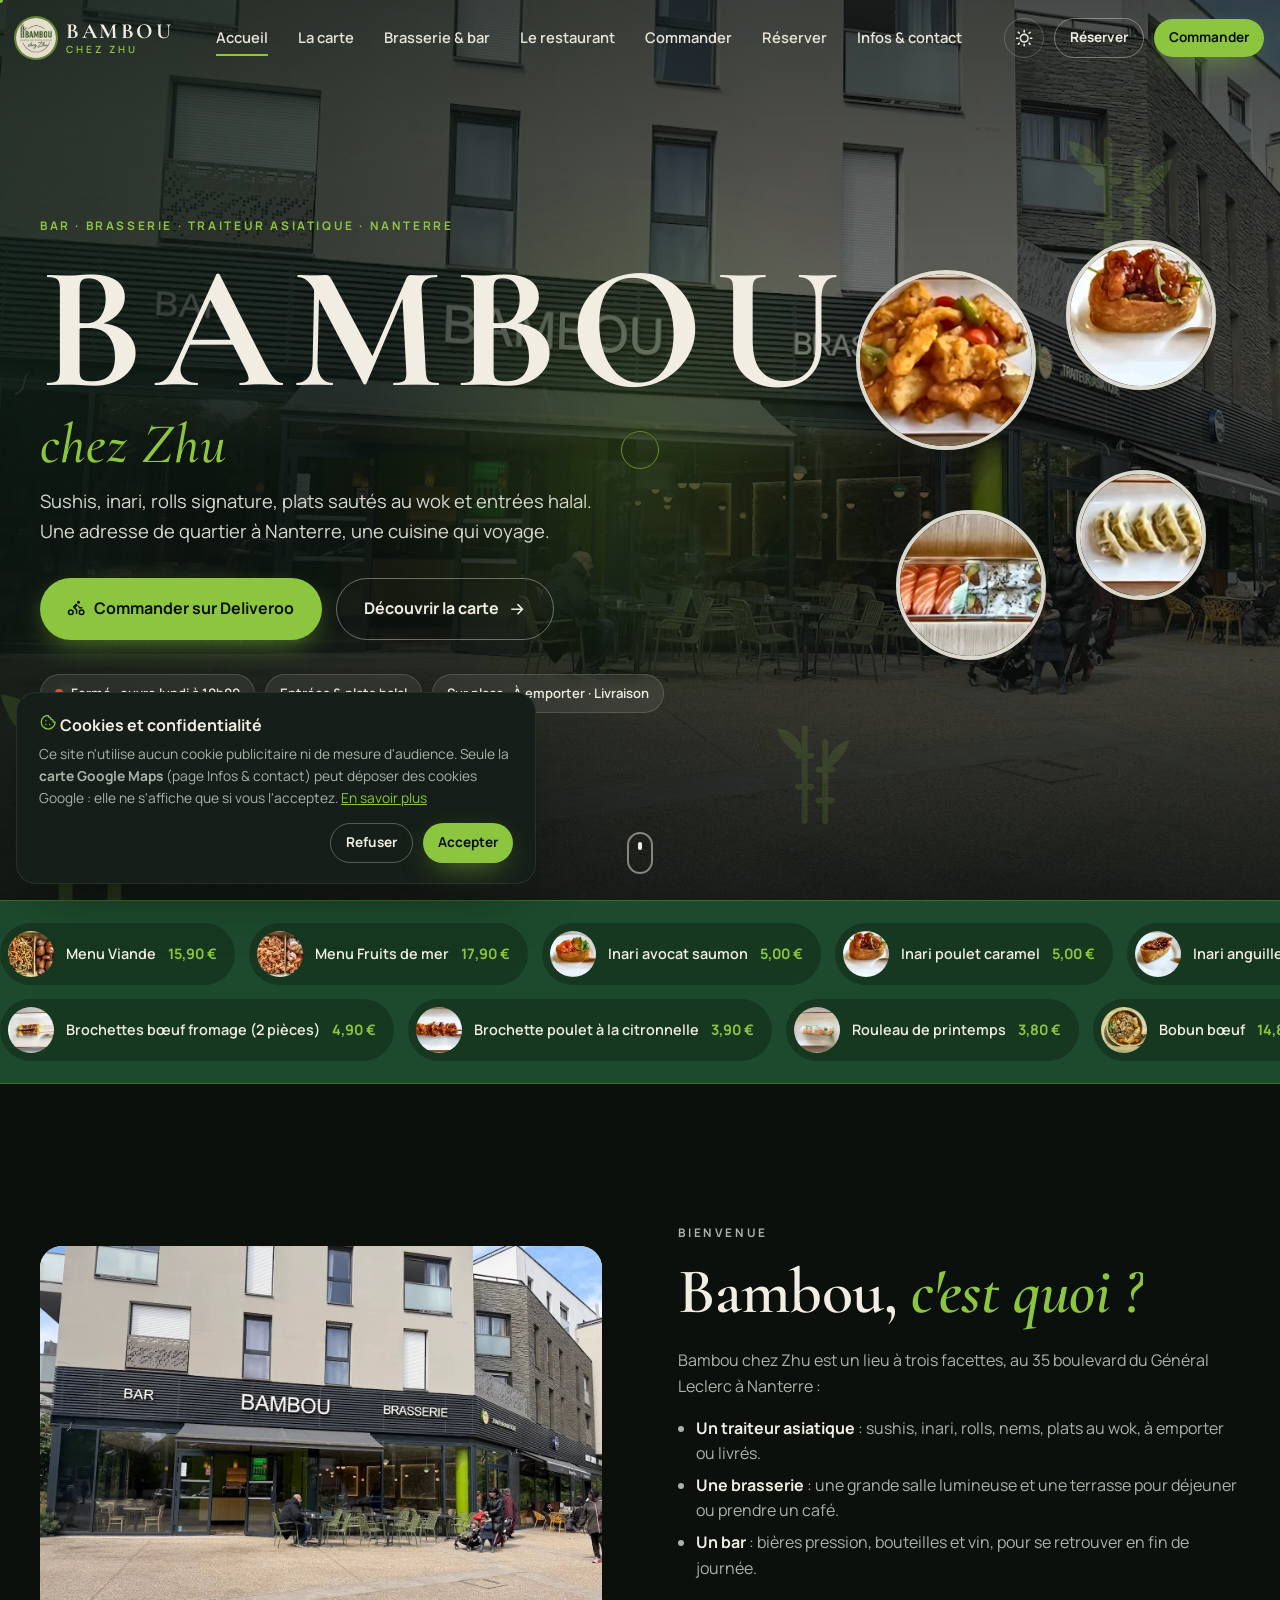
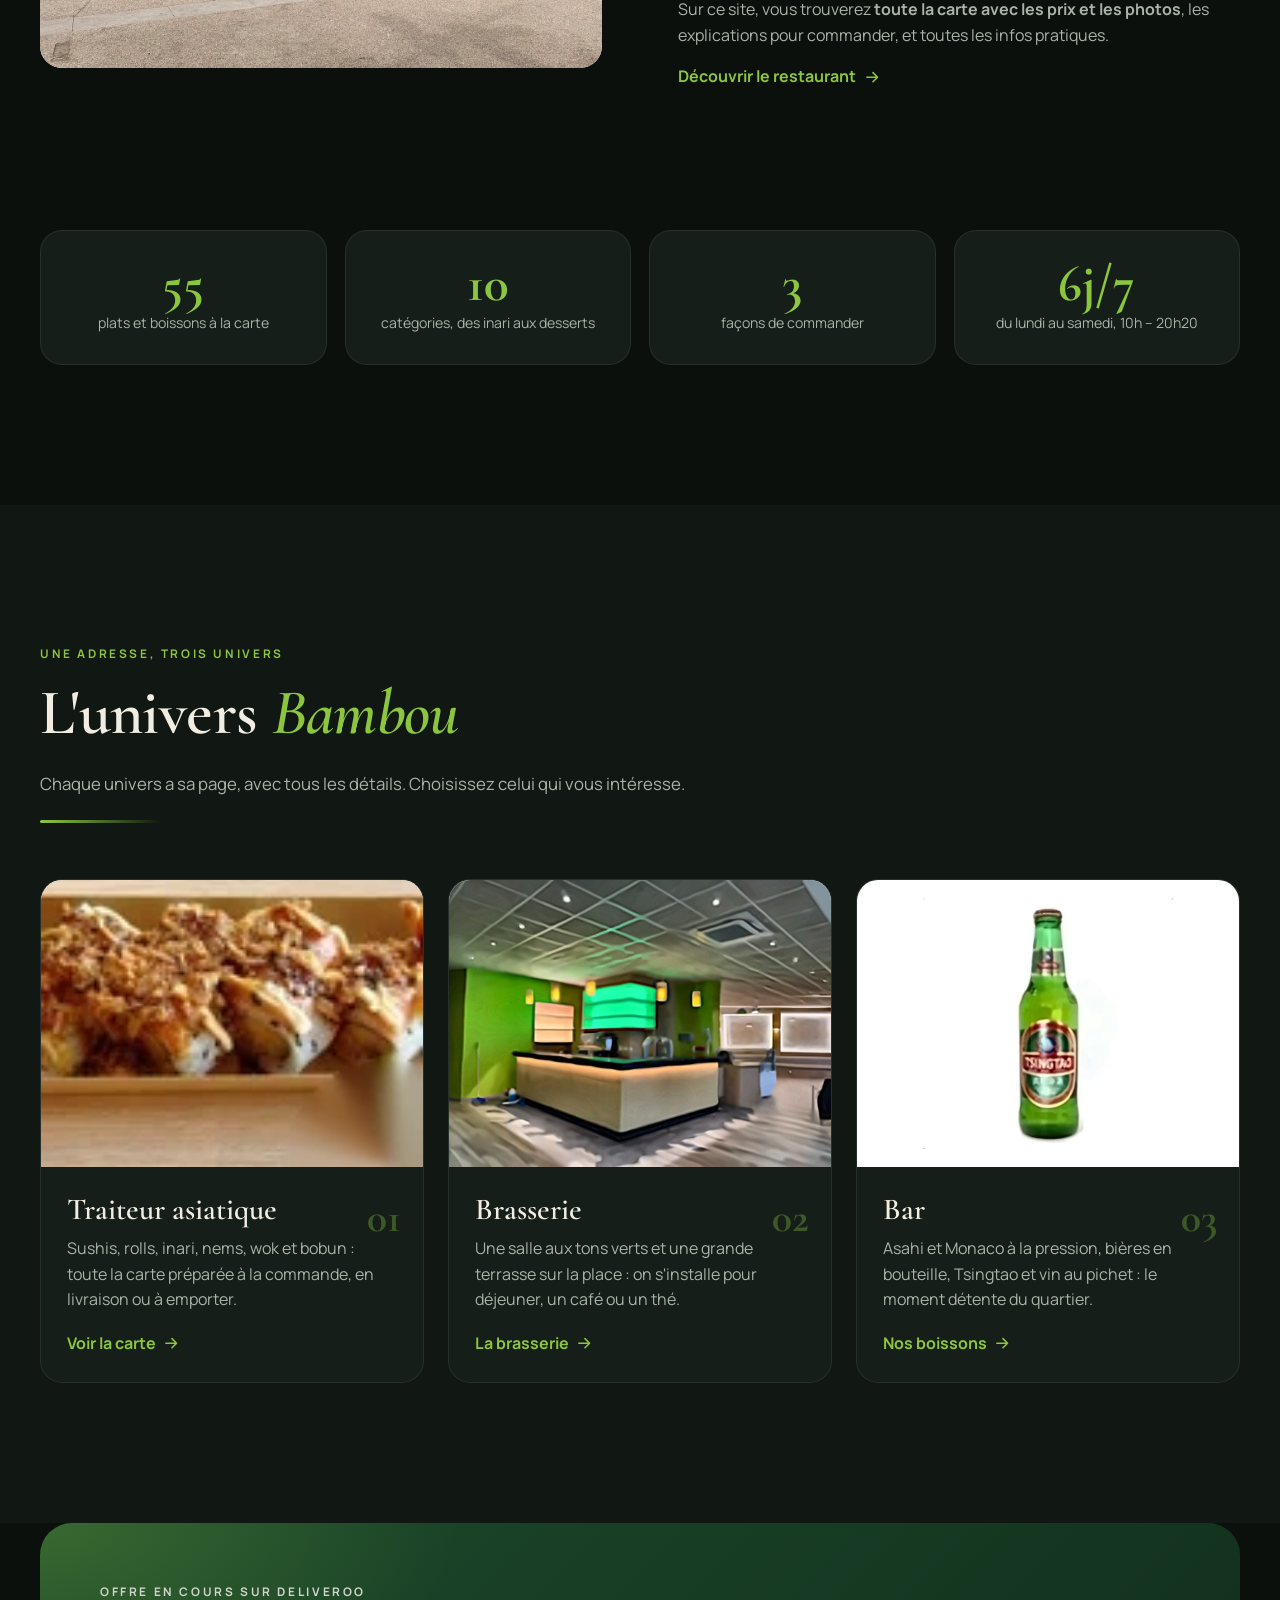
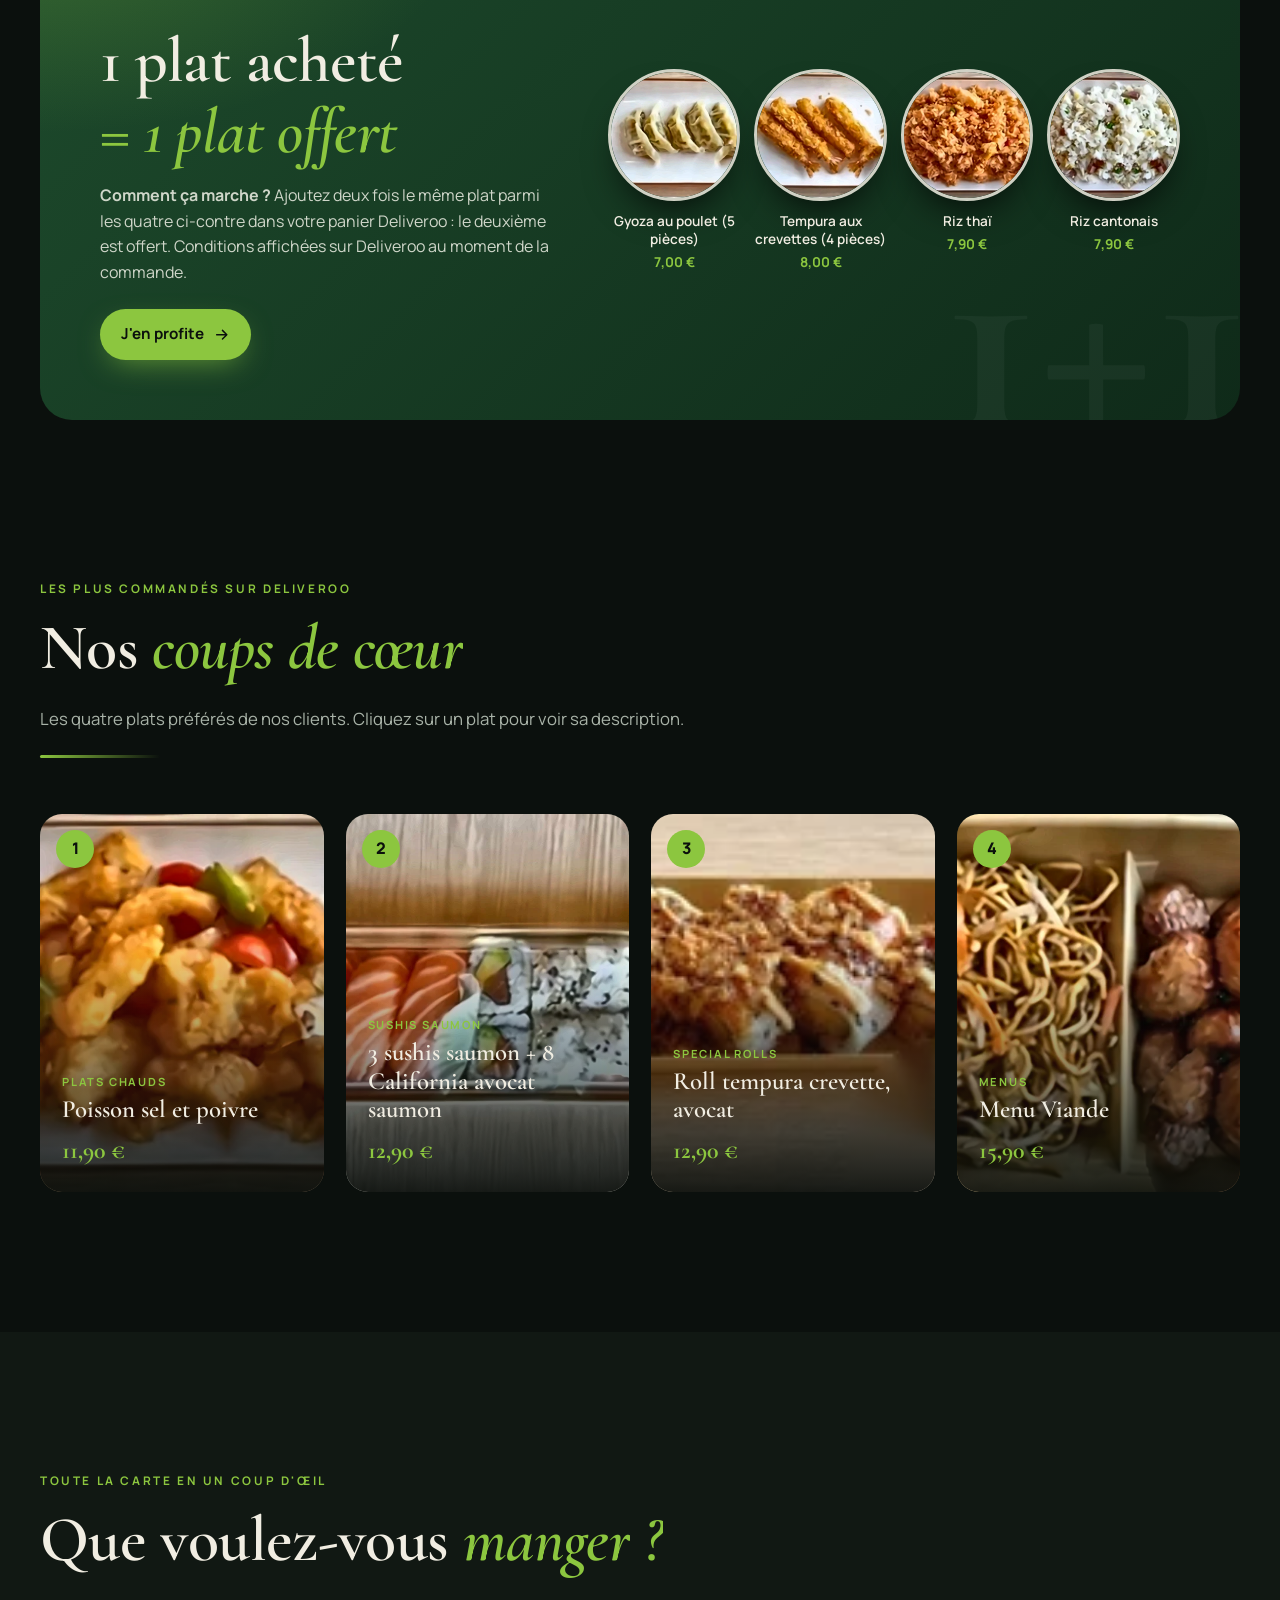
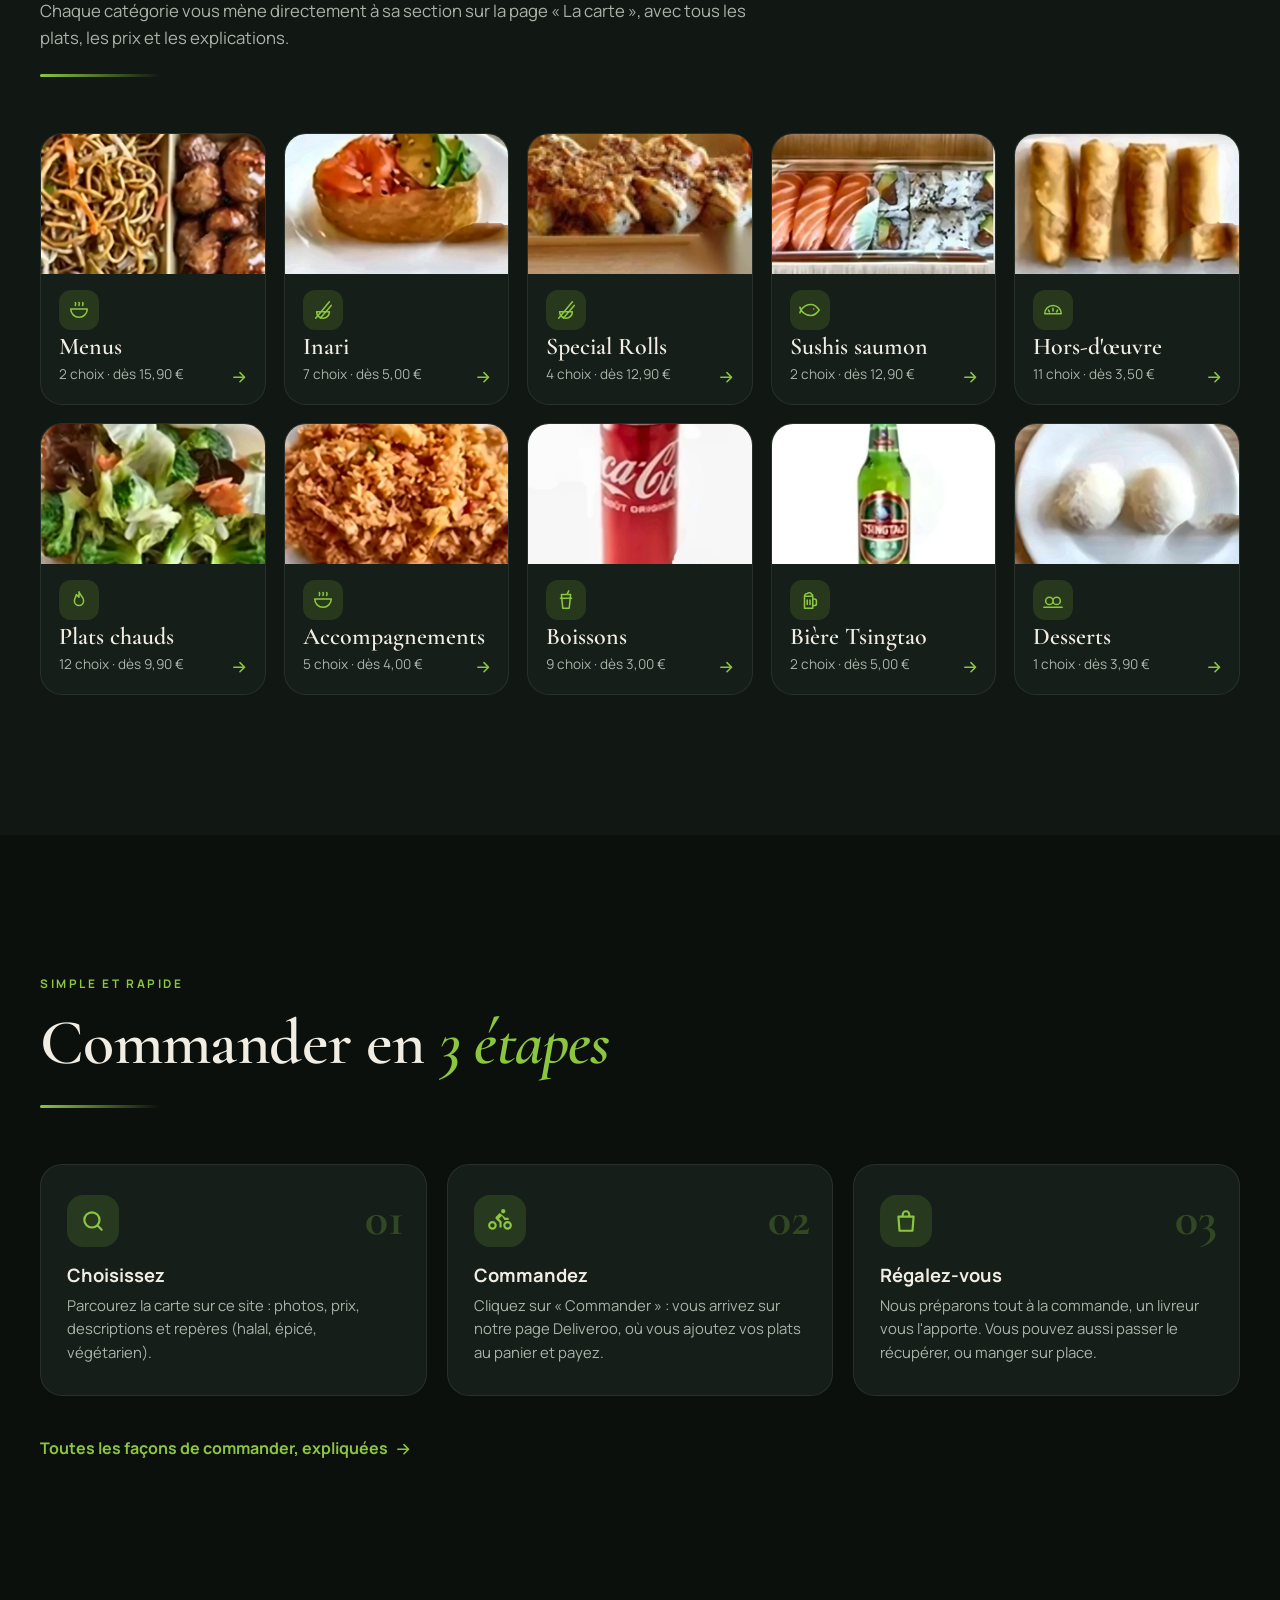
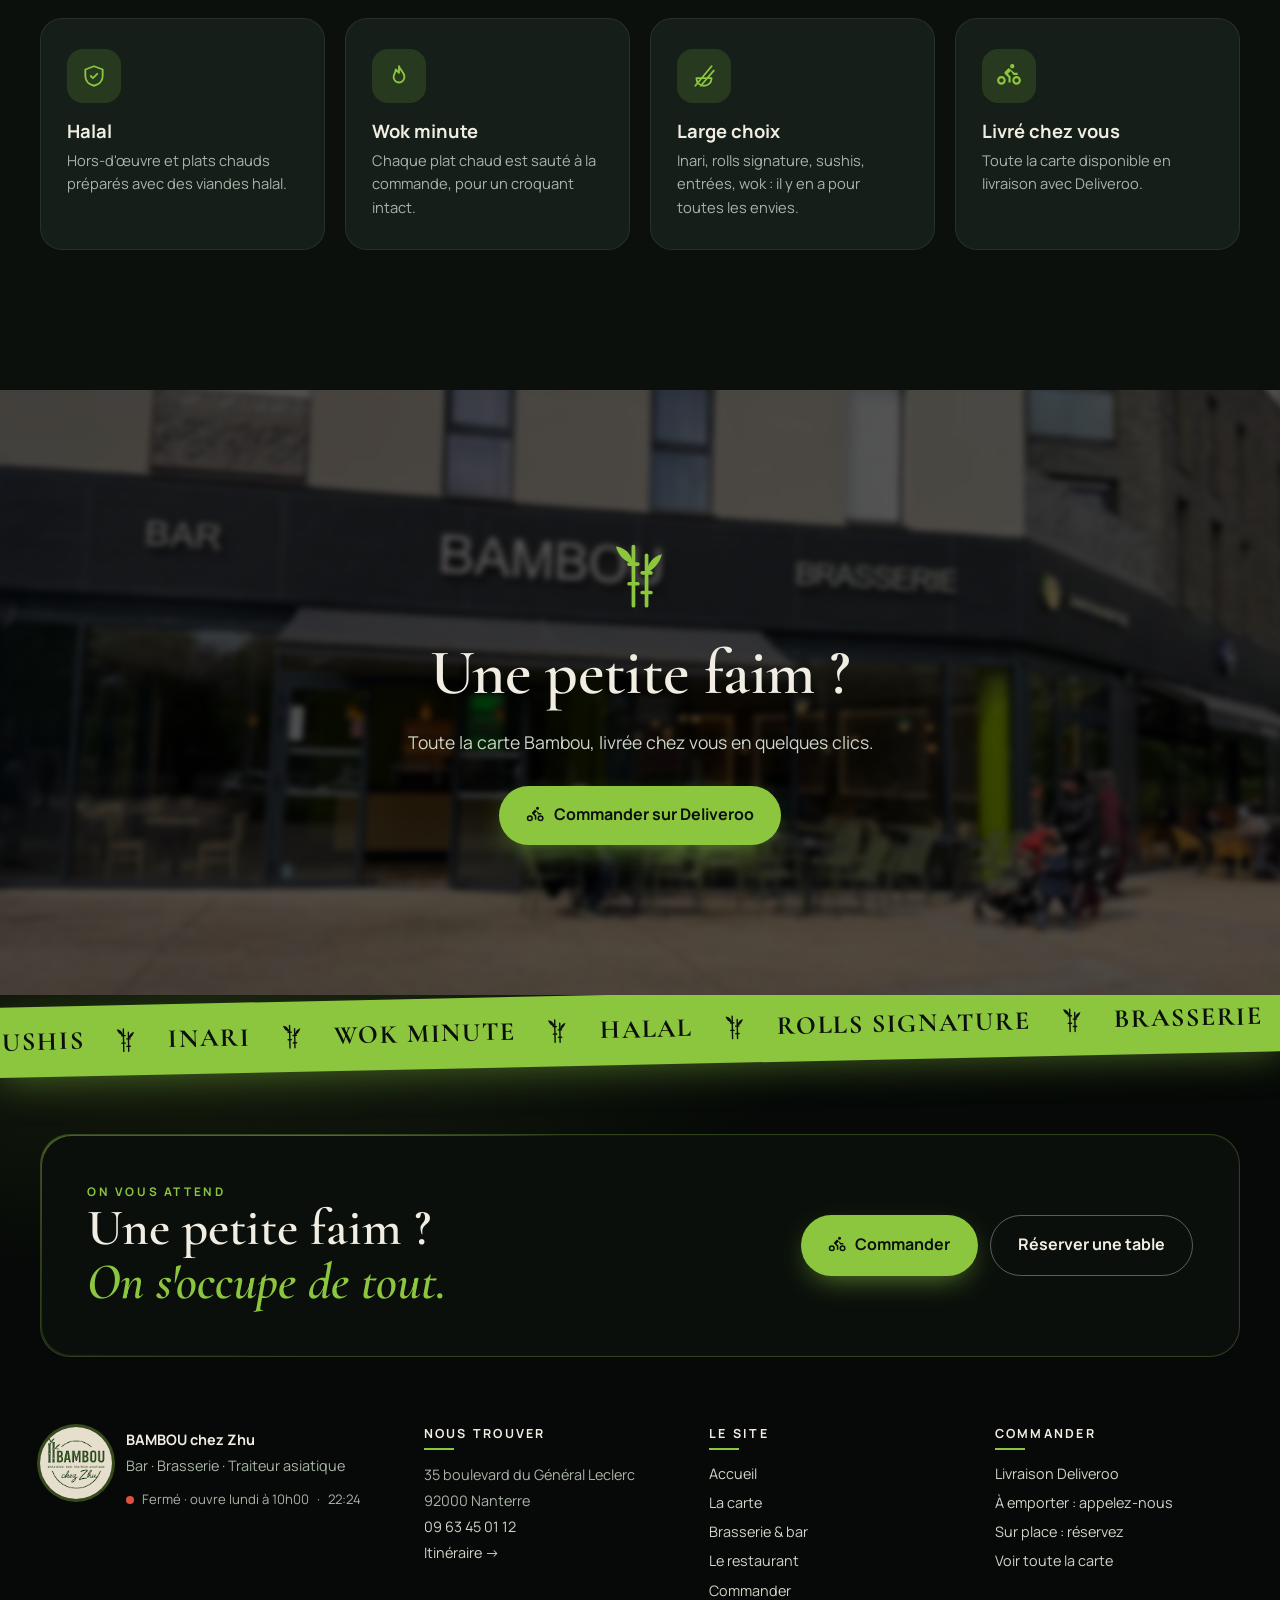
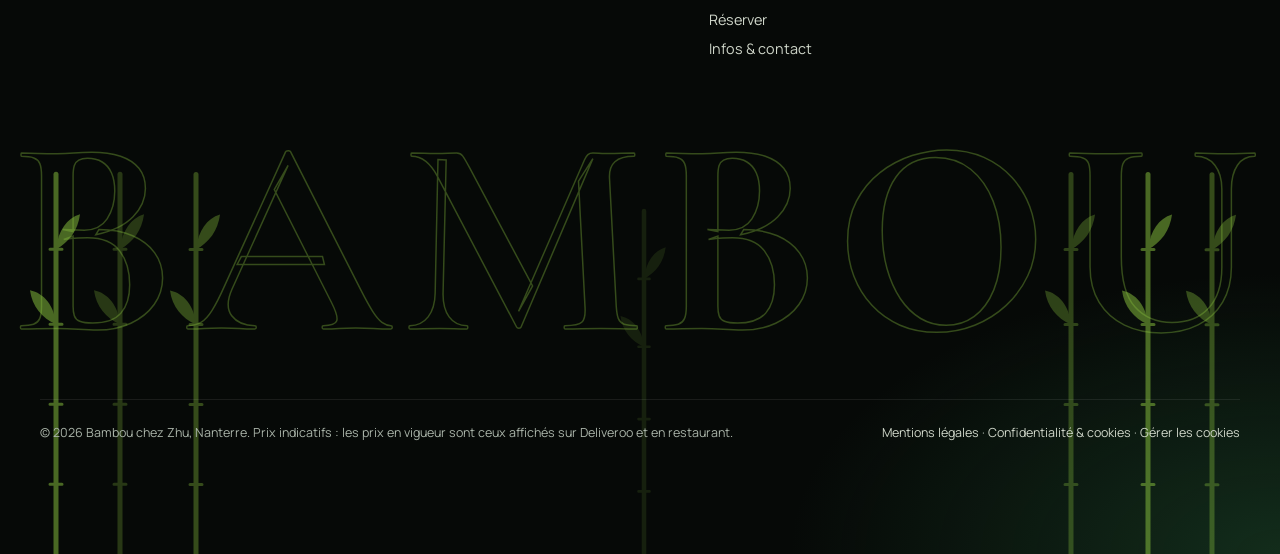
==== index.html @ f8e94290 "Site vitrine Bambou chez Zhu : 9 pages, carte, réservation, effets animés - Pages : accueil, carte, " ====
<!doctype html>
<html lang="fr" data-theme="dark">
<head>
  <meta charset="utf-8">
  <meta name="viewport" content="width=device-width, initial-scale=1">
  <title>Bambou chez Zhu · Bar, brasserie & traiteur asiatique à Nanterre</title>
  <meta name="description" content="Bambou chez Zhu : bar, brasserie et traiteur asiatique à Nanterre. Sushis, inari, rolls, plats au wok, entrées halal. Sur place, à emporter ou en livraison Deliveroo.">
  <meta name="theme-color" content="#0b100d">
  <link rel="icon" href="images/lieu/logo.png">
  <meta property="og:type" content="restaurant">
  <meta property="og:title" content="Bambou chez Zhu · Nanterre">
  <meta property="og:description" content="Cuisine asiatique, sushis, wok et brasserie. Commandez sur Deliveroo ou venez nous voir.">
  <meta property="og:image" content="images/lieu/facade.webp">
  <meta property="og:locale" content="fr_FR">
  <link rel="preconnect" href="https://fonts.googleapis.com">
  <link rel="preconnect" href="https://fonts.gstatic.com" crossorigin>
  <link href="https://fonts.googleapis.com/css2?family=Cormorant+Garamond:ital,wght@0,500;0,600;0,700;1,500&family=Manrope:wght@400;500;600;700;800&display=swap" rel="stylesheet">
  <link rel="stylesheet" href="css/style.css">
  <script type="application/ld+json">
  {
    "@context": "https://schema.org",
    "@type": "Restaurant",
    "name": "Bambou chez Zhu",
    "image": "images/lieu/facade.webp",
    "servesCuisine": ["Asiatique", "Chinois", "Japonais", "Sushi"],
    "telephone": "+33963450112",
    "address": { "@type": "PostalAddress", "streetAddress": "35 boulevard du Général Leclerc", "postalCode": "92000", "addressLocality": "Nanterre", "addressCountry": "FR" },
    "priceRange": "€",
    "openingHoursSpecification": [{ "@type": "OpeningHoursSpecification", "dayOfWeek": ["Monday","Tuesday","Wednesday","Thursday","Friday","Saturday"], "opens": "10:00", "closes": "20:20" }],
    "hasMenu": "https://deliveroo.fr/fr/menu/paris/nanterre-centre/bambou-nanterre"
  }
  </script>
</head>
<body data-page="accueil">

  <div class="loader" id="loader" aria-hidden="true">
    <div class="loader__mark">
      <svg viewBox="0 0 64 64" class="loader__bamboo"><use href="#bamboo"/></svg>
      <span>BAMBOU</span>
    </div>
  </div>

  <main>
    <!-- HERO -->
    <section class="hero" id="accueil">
      <div class="hero__bg" style="background-image:url('images/lieu/facade.webp')"></div>
      <div class="hero__veil"></div>
      <div class="hero__glow" id="glow"></div>
      <div class="hero__petals" id="petals" aria-hidden="true"></div>
      <div class="hero__leaves" aria-hidden="true">
        <svg viewBox="0 0 64 64"><use href="#bamboo"/></svg>
        <svg viewBox="0 0 64 64"><use href="#bamboo"/></svg>
        <svg viewBox="0 0 64 64"><use href="#bamboo"/></svg>
      </div>
      <div class="hero__content container">
        <p class="eyebrow reveal">Bar · Brasserie · Traiteur asiatique · Nanterre</p>
        <h1 class="hero__title">
          <span class="split">BAMBOU</span>
          <em class="reveal">chez Zhu</em>
        </h1>
        <p class="hero__lead reveal">Sushis, inari, rolls signature, plats sautés au wok et entrées halal. Une adresse de quartier à Nanterre, une cuisine qui voyage.</p>
        <div class="hero__cta reveal">
          <a class="btn btn--primary btn--lg js-deliveroo" href="#"><svg class="ico"><use href="#i-bike"/></svg> Commander sur Deliveroo</a>
          <a class="btn btn--ghost btn--lg" href="carte.html">Découvrir la carte <svg class="ico"><use href="#i-arrow"/></svg></a>
        </div>
        <ul class="hero__chips reveal">
          <li><span class="dot"></span> <span id="openStatus">Lun – sam · 10h – 20h20</span></li>
          <li>Entrées & plats halal</li>
          <li>Sur place · À emporter · Livraison</li>
        </ul>
      </div>
      <div class="hero__dishes" aria-hidden="true">
        <img src="images/poisson-sel-poivre.webp" alt="">
        <img src="images/inari-poulet-caramel.webp" alt="">
        <img src="images/sushi-3-saumon-8-california.webp" alt="">
        <img src="images/gyoza-poulet.webp" alt="">
      </div>
      <a href="#bienvenue" class="scroll-cue" aria-label="Défiler vers le bas"><span></span></a>
    </section>

    <section class="marquee" aria-label="Aperçu de nos plats">
      <div class="marquee__row" id="marqueeA"></div>
      <div class="marquee__row marquee__row--rev" id="marqueeB"></div>
    </section>

    <!-- BIENVENUE -->
    <section class="section" id="bienvenue">
      <div class="container split-block">
        <div class="split-block__media curtain"><img src="images/lieu/facade.webp" alt="La façade du Bambou et sa terrasse" loading="lazy"></div>
        <div class="split-block__text reveal">
          <p class="eyebrow">Bienvenue</p>
          <h2>Bambou, <span class="accent">c'est quoi&nbsp;?</span></h2>
          <p>Bambou chez Zhu est un lieu à trois facettes, au 35 boulevard du Général Leclerc à Nanterre :</p>
          <ul>
            <li><strong>Un traiteur asiatique</strong> : sushis, inari, rolls, nems, plats au wok, à emporter ou livrés.</li>
            <li><strong>Une brasserie</strong> : une grande salle lumineuse et une terrasse pour déjeuner ou prendre un café.</li>
            <li><strong>Un bar</strong> : bières pression, bouteilles et vin, pour se retrouver en fin de journée.</li>
          </ul>
          <p>Sur ce site, vous trouverez <strong>toute la carte avec les prix et les photos</strong>, les explications pour commander, et toutes les infos pratiques.</p>
          <a class="link" href="restaurant.html">Découvrir le restaurant <svg class="ico"><use href="#i-arrow"/></svg></a>
        </div>
      </div>
    </section>

    <!-- CHIFFRES -->
    <section class="section section--tight">
      <div class="container stats">
        <div class="stat reveal"><strong data-count="" class="js-count">55</strong><span>plats et boissons à la carte</span></div>
        <div class="stat reveal"><strong data-count="10">10</strong><span>catégories, des inari aux desserts</span></div>
        <div class="stat reveal"><strong data-count="3">3</strong><span>façons de commander</span></div>
        <div class="stat reveal"><strong>6j/7</strong><span>du lundi au samedi, 10h – 20h20</span></div>
      </div>
    </section>

    <!-- UNIVERS -->
    <section class="section section--alt univers" id="univers">
      <div class="container">
        <header class="section__head reveal">
          <p class="eyebrow">Une adresse, trois univers</p>
          <h2>L'univers <span class="accent">Bambou</span></h2>
          <p class="section__lead">Chaque univers a sa page, avec tous les détails. Choisissez celui qui vous intéresse.</p>
        </header>
        <div class="univers__grid">
          <article class="u-card reveal">
            <div class="u-card__media curtain"><img src="images/roll-tempura-crevette-avocat.webp" alt="Roll tempura crevette avocat" loading="lazy"></div>
            <div class="u-card__body">
              <span class="u-card__num">01</span>
              <h3>Traiteur asiatique</h3>
              <p>Sushis, rolls, inari, nems, wok et bobun : toute la carte préparée à la commande, en livraison ou à emporter.</p>
              <a class="link" href="carte.html">Voir la carte <svg class="ico"><use href="#i-arrow"/></svg></a>
            </div>
          </article>
          <article class="u-card reveal">
            <div class="u-card__media curtain"><img src="images/lieu/salle.jpg" onerror="this.onerror=null;this.src='images/lieu/interieur.jpg'" alt="Le comptoir lumineux du Bambou" loading="lazy"></div>
            <div class="u-card__body">
              <span class="u-card__num">02</span>
              <h3>Brasserie</h3>
              <p>Une salle aux tons verts et une grande terrasse sur la place : on s'installe pour déjeuner, un café ou un thé.</p>
              <a class="link" href="brasserie.html">La brasserie <svg class="ico"><use href="#i-arrow"/></svg></a>
            </div>
          </article>
          <article class="u-card reveal">
            <div class="u-card__media curtain"><img src="images/biere-tsingtao.webp" alt="Bière Tsingtao" loading="lazy"></div>
            <div class="u-card__body">
              <span class="u-card__num">03</span>
              <h3>Bar</h3>
              <p>Asahi et Monaco à la pression, bières en bouteille, Tsingtao et vin au pichet : le moment détente du quartier.</p>
              <a class="link" href="brasserie.html#boissons">Nos boissons <svg class="ico"><use href="#i-arrow"/></svg></a>
            </div>
          </article>
        </div>
      </div>
    </section>

    <!-- OFFRE -->
    <section class="section offer">
      <div class="container offer__inner reveal">
        <div class="offer__text">
          <p class="eyebrow">Offre en cours sur Deliveroo</p>
          <h2 class="no-words">1 plat acheté<br><span class="accent">= 1 plat offert</span></h2>
          <p><strong>Comment ça marche ?</strong> Ajoutez deux fois le même plat parmi les quatre ci-contre dans votre panier Deliveroo : le deuxième est offert. Conditions affichées sur Deliveroo au moment de la commande.</p>
          <a class="btn btn--primary js-deliveroo" href="#">J'en profite <svg class="ico"><use href="#i-arrow"/></svg></a>
        </div>
        <div class="offer__plates" id="offerPlates"></div>
      </div>
    </section>

    <!-- COUPS DE CŒUR -->
    <section class="section">
      <div class="container">
        <header class="section__head reveal">
          <p class="eyebrow">Les plus commandés sur Deliveroo</p>
          <h2>Nos <span class="accent">coups de cœur</span></h2>
          <p class="section__lead">Les quatre plats préférés de nos clients. Cliquez sur un plat pour voir sa description.</p>
        </header>
        <div class="favoris__grid" id="favoris"></div>
      </div>
    </section>

    <!-- CATÉGORIES -->
    <section class="section section--alt">
      <div class="container">
        <header class="section__head reveal">
          <p class="eyebrow">Toute la carte en un coup d'œil</p>
          <h2>Que voulez-vous <span class="accent">manger&nbsp;?</span></h2>
          <p class="section__lead">Chaque catégorie vous mène directement à sa section sur la page « La carte », avec tous les plats, les prix et les explications.</p>
        </header>
        <div class="cat-grid" id="catPreview"></div>
      </div>
    </section>

    <!-- COMMENT COMMANDER -->
    <section class="section">
      <div class="container">
        <header class="section__head reveal">
          <p class="eyebrow">Simple et rapide</p>
          <h2>Commander en <span class="accent">3 étapes</span></h2>
        </header>
        <div class="steps">
          <div class="step reveal"><div class="step__ico"><svg class="ico"><use href="#i-search"/></svg></div><h3>Choisissez</h3><p>Parcourez la carte sur ce site : photos, prix, descriptions et repères (halal, épicé, végétarien).</p></div>
          <div class="step reveal"><div class="step__ico"><svg class="ico"><use href="#i-bike"/></svg></div><h3>Commandez</h3><p>Cliquez sur « Commander » : vous arrivez sur notre page Deliveroo, où vous ajoutez vos plats au panier et payez.</p></div>
          <div class="step reveal"><div class="step__ico"><svg class="ico"><use href="#i-bag"/></svg></div><h3>Régalez-vous</h3><p>Nous préparons tout à la commande, un livreur vous l'apporte. Vous pouvez aussi passer le récupérer, ou manger sur place.</p></div>
        </div>
        <p class="mt"><a class="link" href="commander.html">Toutes les façons de commander, expliquées <svg class="ico"><use href="#i-arrow"/></svg></a></p>
      </div>
    </section>

    <!-- POURQUOI -->
    <section class="section section--tight pourquoi">
      <div class="container">
        <div class="pourquoi__grid">
          <div class="p-item reveal"><span class="p-item__ico"><svg class="ico"><use href="#i-shield"/></svg></span><h3>Halal</h3><p>Hors-d'œuvre et plats chauds préparés avec des viandes halal.</p></div>
          <div class="p-item reveal"><span class="p-item__ico"><svg class="ico"><use href="#i-flame"/></svg></span><h3>Wok minute</h3><p>Chaque plat chaud est sauté à la commande, pour un croquant intact.</p></div>
          <div class="p-item reveal"><span class="p-item__ico"><svg class="ico"><use href="#i-chopsticks"/></svg></span><h3>Large choix</h3><p>Inari, rolls signature, sushis, entrées, wok : il y en a pour toutes les envies.</p></div>
          <div class="p-item reveal"><span class="p-item__ico"><svg class="ico"><use href="#i-bike"/></svg></span><h3>Livré chez vous</h3><p>Toute la carte disponible en livraison avec Deliveroo.</p></div>
        </div>
      </div>
    </section>

    <!-- APPEL FINAL -->
    <section class="final">
      <div class="final__bg" style="background-image:url('images/lieu/facade.webp')"></div>
      <div class="container final__inner reveal">
        <svg class="final__bamboo" viewBox="0 0 64 64"><use href="#bamboo"/></svg>
        <h2>Une petite faim&nbsp;?</h2>
        <p>Toute la carte Bambou, livrée chez vous en quelques clics.</p>
        <a class="btn btn--primary btn--lg js-deliveroo" href="#"><svg class="ico"><use href="#i-bike"/></svg> Commander sur Deliveroo</a>
      </div>
    </section>
  </main>

  <script src="js/data.js"></script>
  <script src="js/layout.js"></script>
  <script src="js/main.js"></script>
</body>
</html>
---- css/style.css ----
/* =========================================================
   BAMBOU chez Zhu — Feuille de style
   Palette : noir façade · vert bambou · crème papier
   ========================================================= */

:root {
  --bamboo: #8cc63f;        /* vert vif du pilier */
  --bamboo-2: #6fa52c;
  --forest: #1d4a2c;        /* vert profond du logo */
  --gold: #c9a96a;
  --radius: 22px;
  --radius-sm: 14px;
  --shadow: 0 24px 60px -24px rgba(0,0,0,.55);
  --ease: cubic-bezier(.2,.8,.2,1);
  --font-display: "Cormorant Garamond", Georgia, serif;
  --font: "Manrope", system-ui, -apple-system, Segoe UI, sans-serif;
}

/* Mode nuit (par défaut) */
:root[data-theme="dark"] {
  --bg: #0b100d;
  --bg-2: #111813;
  --surface: #151e18;
  --surface-2: #1b261f;
  --line: rgba(255,255,255,.08);
  --text: #f1ede2;
  --muted: #a9b3a8;
  --accent: var(--bamboo);
  --on-accent: #0b100d;
  --paper: #f3ecdc;
}
/* Mode jour */
:root[data-theme="light"] {
  --bg: #f5f1e7;
  --bg-2: #ece6d6;
  --surface: #ffffff;
  --surface-2: #f8f5ee;
  --line: rgba(20,40,25,.1);
  --text: #142018;
  --muted: #5b6a5e;
  --accent: #2f7a35;
  --on-accent: #ffffff;
  --paper: #fbf7ec;
}

*,*::before,*::after { box-sizing: border-box; }
html { scroll-behavior: smooth; -webkit-text-size-adjust: 100%; }
body {
  margin: 0; background: var(--bg); color: var(--text);
  font-family: var(--font); font-size: 16px; line-height: 1.6;
  -webkit-font-smoothing: antialiased; overflow-x: hidden;
  transition: background .5s var(--ease), color .5s var(--ease);
}
img { max-width: 100%; display: block; }
a { color: inherit; }
button { font: inherit; color: inherit; cursor: pointer; background: none; border: 0; }
h1,h2,h3,h4 { margin: 0; line-height: 1.1; }
h2 { font-family: var(--font-display); font-weight: 600; font-size: clamp(2.4rem, 5vw, 4rem); letter-spacing: -.01em; }
h3 { font-size: 1.15rem; font-weight: 700; }
.container { width: min(1200px, 100% - 32px); margin-inline: auto; }
.accent { color: var(--accent); font-style: italic; }
.eyebrow { text-transform: uppercase; letter-spacing: .22em; font-size: .74rem; font-weight: 700; color: var(--accent); margin: 0 0 14px; }
.ico { width: 1.15em; height: 1.15em; flex: none; }
:focus-visible { outline: 2px solid var(--accent); outline-offset: 3px; border-radius: 6px; }

/* ---------- Boutons ---------- */
.btn {
  display: inline-flex; align-items: center; gap: .55em; justify-content: center;
  padding: .85em 1.4em; border-radius: 999px; font-weight: 700; font-size: .95rem;
  text-decoration: none; transition: transform .3s var(--ease), background .3s, box-shadow .3s, color .3s;
  white-space: nowrap;
}
.btn--primary { background: var(--accent); color: var(--on-accent); box-shadow: 0 10px 30px -10px color-mix(in srgb, var(--accent) 70%, transparent); }
.btn--primary:hover { transform: translateY(-2px); box-shadow: 0 16px 36px -12px var(--accent); }
.btn--ghost { border: 1.5px solid color-mix(in srgb, var(--text) 30%, transparent); color: var(--text); }
.btn--ghost:hover { border-color: var(--accent); color: var(--accent); }
.btn--sm { padding: .6em 1.1em; font-size: .85rem; }
.btn--lg { padding: 1.05em 1.7em; font-size: 1rem; }
.link { display: inline-flex; align-items: center; gap: .4em; color: var(--accent); font-weight: 700; text-decoration: none; }
.link .ico { transition: transform .3s var(--ease); }
.link:hover .ico { transform: translateX(4px); }

/* ---------- Loader ---------- */
.loader { position: fixed; inset: 0; z-index: 200; background: #0b100d; display: grid; place-items: center; transition: opacity .7s var(--ease), visibility .7s; }
.loader.is-done { opacity: 0; visibility: hidden; }
.loader__mark { display: flex; flex-direction: column; align-items: center; gap: 14px; color: var(--bamboo); }
.loader__bamboo { width: 64px; height: 64px; animation: grow 1.2s var(--ease) infinite alternate; }
.loader__mark span { font-family: var(--font-display); font-size: 1.6rem; letter-spacing: .4em; color: #f1ede2; }
@keyframes grow { from { transform: scaleY(.8); opacity: .5; } to { transform: scaleY(1); opacity: 1; } }

/* ---------- En-tête ---------- */
.header { position: fixed; inset: 0 0 auto; z-index: 50; padding: 18px 0; transition: padding .4s var(--ease), background .4s, backdrop-filter .4s; }
.header.is-scrolled { padding: 10px 0; background: color-mix(in srgb, var(--bg) 82%, transparent); backdrop-filter: blur(14px); border-bottom: 1px solid var(--line); }
.header__inner { width: min(1280px, 100% - 32px); margin-inline: auto; display: flex; align-items: center; justify-content: space-between; gap: 20px; }
.brand { display: flex; align-items: center; gap: 10px; text-decoration: none; }
.brand__logo { width: 40px; height: 40px; border-radius: 50%; object-fit: cover; box-shadow: 0 0 0 2px color-mix(in srgb, var(--bamboo) 60%, transparent); }
.brand__text { font-family: var(--font-display); font-weight: 700; font-size: 1.35rem; letter-spacing: .12em; line-height: 1; color: #f1ede2; }
.header.is-scrolled .brand__text { color: var(--text); }
.brand__text small { display: block; font-family: var(--font); font-size: .62rem; letter-spacing: .3em; font-weight: 600; color: var(--bamboo); margin-top: 3px; text-transform: uppercase; }
.nav { display: flex; gap: 30px; }
.nav a { text-decoration: none; font-weight: 600; font-size: .92rem; color: #e8e4d8; position: relative; padding: 4px 0; }
.header.is-scrolled .nav a { color: var(--text); }
.nav a::after { content: ""; position: absolute; left: 0; right: 100%; bottom: -2px; height: 2px; background: var(--accent); transition: right .35s var(--ease); }
.nav a:hover::after, .nav a.is-active::after { right: 0; }
.header__actions { display: flex; align-items: center; gap: 10px; }
.theme-toggle { width: 40px; height: 40px; border-radius: 50%; display: grid; place-items: center; color: #f1ede2; border: 1px solid rgba(255,255,255,.2); transition: transform .5s var(--ease); }
.header.is-scrolled .theme-toggle { color: var(--text); border-color: var(--line); }
.theme-toggle:hover { transform: rotate(40deg); }
[data-theme="dark"] .ico--moon, [data-theme="light"] .ico--sun { display: none; }
.burger { display: none; width: 42px; height: 42px; border-radius: 50%; position: relative; }
.burger span { position: absolute; left: 11px; right: 11px; height: 2px; background: #f1ede2; transition: transform .35s var(--ease), top .35s; }
.header.is-scrolled .burger span { background: var(--text); }
.burger span:first-child { top: 16px; } .burger span:last-child { top: 24px; }
.burger[aria-expanded="true"] span:first-child { top: 20px; transform: rotate(45deg); }
.burger[aria-expanded="true"] span:last-child { top: 20px; transform: rotate(-45deg); }

/* ---------- Hero ---------- */
.hero { position: relative; min-height: 100svh; display: flex; align-items: center; overflow: hidden; color: #f1ede2; padding: 120px 0 90px; }
.hero__bg { position: absolute; inset: -4%; background-size: cover; background-position: center 35%; animation: kenburns 24s ease-in-out infinite alternate; will-change: transform; }
@keyframes kenburns { from { transform: scale(1.04); } to { transform: scale(1.14) translate(-1.5%, 1%); } }
.hero__veil { position: absolute; inset: 0; background:
  radial-gradient(1200px 600px at 15% 60%, rgba(11,16,13,.55), transparent 70%),
  linear-gradient(180deg, rgba(11,16,13,.75) 0%, rgba(11,16,13,.55) 40%, rgba(11,16,13,.92) 100%),
  linear-gradient(90deg, rgba(29,74,44,.55), transparent 60%); }
.hero__leaves svg { position: absolute; color: var(--bamboo); opacity: .14; }
.hero__leaves svg:nth-child(1) { width: 260px; left: -40px; bottom: -30px; animation: sway 8s ease-in-out infinite; }
.hero__leaves svg:nth-child(2) { width: 160px; right: 6%; top: 14%; animation: sway 10s ease-in-out infinite reverse; }
.hero__leaves svg:nth-child(3) { width: 110px; right: 32%; bottom: 8%; animation: sway 7s ease-in-out infinite; }
@keyframes sway { 0%,100% { transform: rotate(-4deg); } 50% { transform: rotate(4deg); } }
.hero__content { position: relative; z-index: 2; }
.hero__title { font-family: var(--font-display); font-weight: 700; font-size: clamp(4.2rem, 15vw, 11rem); letter-spacing: .06em; line-height: .9; margin-bottom: 18px; }
.hero__title em { display: block; font-weight: 500; font-size: .32em; letter-spacing: .02em; color: var(--bamboo); margin-top: 10px; }
.split .ch { display: inline-block; opacity: 0; transform: translateY(60%) rotate(6deg); animation: chIn 1s var(--ease) forwards; }
@keyframes chIn { to { opacity: 1; transform: none; } }
.hero__lead { max-width: 560px; font-size: clamp(1rem, 1.6vw, 1.15rem); color: #d7d9cf; margin: 0 0 32px; }
.hero__cta { display: flex; flex-wrap: wrap; gap: 14px; margin-bottom: 34px; }
.hero .btn--ghost { color: #f1ede2; border-color: rgba(241,237,226,.4); }
.hero__chips { list-style: none; padding: 0; margin: 0; display: flex; flex-wrap: wrap; gap: 10px; }
.hero__chips li { display: flex; align-items: center; gap: 8px; padding: 8px 14px; border-radius: 999px; background: rgba(255,255,255,.08); border: 1px solid rgba(255,255,255,.14); backdrop-filter: blur(6px); font-size: .82rem; font-weight: 600; }
.dot { width: 8px; height: 8px; border-radius: 50%; background: var(--bamboo); box-shadow: 0 0 0 0 var(--bamboo); animation: pulse 2s infinite; }
@keyframes pulse { 0% { box-shadow: 0 0 0 0 rgba(140,198,63,.6); } 100% { box-shadow: 0 0 0 12px rgba(140,198,63,0); } }
.hero__dishes { position: absolute; z-index: 2; right: 5%; top: 50%; transform: translateY(-50%); width: 360px; height: 420px; }
.hero__dishes img { position: absolute; width: 150px; height: 150px; object-fit: cover; border-radius: 50%; border: 4px solid rgba(241,237,226,.9); box-shadow: var(--shadow); animation: float 6s ease-in-out infinite; }
.hero__dishes img:nth-child(1) { left: 0; top: 30px; width: 180px; height: 180px; }
.hero__dishes img:nth-child(2) { right: 0; top: 0; animation-delay: -1.5s; }
.hero__dishes img:nth-child(3) { left: 40px; bottom: 0; animation-delay: -3s; }
.hero__dishes img:nth-child(4) { right: 10px; bottom: 60px; width: 130px; height: 130px; animation-delay: -4.5s; }
@keyframes float { 0%,100% { transform: translateY(0); } 50% { transform: translateY(-14px); } }
.scroll-cue { position: absolute; z-index: 2; left: 50%; bottom: 26px; width: 26px; height: 42px; border: 2px solid rgba(241,237,226,.5); border-radius: 20px; transform: translateX(-50%); }
.scroll-cue span { position: absolute; left: 50%; top: 8px; width: 4px; height: 8px; margin-left: -2px; border-radius: 2px; background: #f1ede2; animation: cue 1.8s infinite; }
@keyframes cue { 0% { opacity: 0; transform: translateY(0); } 40% { opacity: 1; } 100% { opacity: 0; transform: translateY(14px); } }

/* ---------- Bande défilante ---------- */
.marquee { background: var(--forest); padding: 22px 0; overflow: hidden; display: grid; gap: 14px; border-block: 1px solid rgba(140,198,63,.25); }
.marquee__row { display: flex; gap: 14px; width: max-content; animation: scrollX 60s linear infinite; }
.marquee__row--rev { animation-direction: reverse; animation-duration: 70s; }
.marquee:hover .marquee__row { animation-play-state: paused; }
.marquee__item { display: flex; align-items: center; gap: 12px; padding: 8px 18px 8px 8px; border-radius: 999px; background: rgba(0,0,0,.25); color: #f1ede2; white-space: nowrap; font-weight: 600; font-size: .9rem; }
.marquee__item img { width: 46px; height: 46px; border-radius: 50%; object-fit: cover; }
.marquee__item b { color: var(--bamboo); font-weight: 700; }
@keyframes scrollX { to { transform: translateX(-50%); } }

/* ---------- Sections ---------- */
.section { padding: clamp(80px, 11vw, 140px) 0; position: relative; }
.section__head { max-width: 720px; margin-bottom: 56px; }
.section__lead { color: var(--muted); font-size: 1.05rem; margin: 18px 0 0; }

/* Univers */
.univers__grid { display: grid; grid-template-columns: repeat(3, 1fr); gap: 24px; }
.u-card { background: var(--surface); border: 1px solid var(--line); border-radius: var(--radius); overflow: hidden; transition: transform .5s var(--ease), box-shadow .5s; }
.u-card:hover { transform: translateY(-8px); box-shadow: var(--shadow); }
.u-card__media { aspect-ratio: 4/3; overflow: hidden; background: #fff; }
.u-card__media img { width: 100%; height: 100%; object-fit: cover; transition: transform 1s var(--ease); }
.u-card:nth-child(3) .u-card__media img { object-fit: contain; padding: 18px; }
.u-card:hover .u-card__media img { transform: scale(1.07); }
.u-card__body { padding: 26px; position: relative; }
.u-card__num { position: absolute; right: 22px; top: 18px; font-family: var(--font-display); font-size: 2.6rem; color: color-mix(in srgb, var(--accent) 35%, transparent); font-weight: 700; }
.u-card h3 { font-family: var(--font-display); font-size: 1.9rem; font-weight: 600; margin-bottom: 10px; }
.u-card p { color: var(--muted); margin: 0 0 18px; }

/* Offre */
.offer { padding: 0 0 20px; }
.offer__inner { display: grid; grid-template-columns: 1fr 1.25fr; gap: 50px; align-items: center; padding: clamp(32px, 5vw, 60px); border-radius: 32px; background:
  radial-gradient(600px 300px at 0% 0%, rgba(140,198,63,.25), transparent 70%), linear-gradient(135deg, var(--forest), #0f2a19); color: #f1ede2; overflow: hidden; position: relative; }
.offer__inner::after { content: "1+1"; position: absolute; right: -10px; bottom: -60px; font-family: var(--font-display); font-weight: 700; font-size: 18rem; color: rgba(255,255,255,.04); line-height: 1; pointer-events: none; }
.offer h2 { color: #f1ede2; margin-bottom: 16px; }
.offer .accent { color: var(--bamboo); }
.offer p { color: #cfd6c9; margin: 0 0 24px; }
.offer .btn--primary { background: var(--bamboo); color: #0b100d; }
.offer__plates { display: grid; grid-template-columns: repeat(4, 1fr); gap: 14px; position: relative; z-index: 1; }
.plate { text-align: center; }
.plate__img { aspect-ratio: 1; border-radius: 50%; overflow: hidden; border: 3px solid rgba(241,237,226,.85); box-shadow: 0 20px 40px -18px #000; transition: transform .6s var(--ease); }
.plate:hover .plate__img { transform: rotate(-8deg) scale(1.06); }
.plate__img img { width: 100%; height: 100%; object-fit: cover; }
.plate p { margin: 12px 0 0; font-size: .85rem; font-weight: 600; color: #f1ede2; line-height: 1.3; }
.plate span { color: var(--bamboo); font-weight: 700; font-size: .85rem; }

/* Coups de cœur */
.favoris__grid { display: grid; grid-template-columns: repeat(4, 1fr); gap: 22px; }
.fav { position: relative; border-radius: var(--radius); overflow: hidden; aspect-ratio: 3/4; cursor: pointer; background: var(--surface); isolation: isolate; }
.fav img { position: absolute; inset: 0; width: 100%; height: 100%; object-fit: cover; transition: transform 1.2s var(--ease); z-index: -2; }
.fav::before { content: ""; position: absolute; inset: 0; z-index: -1; background: linear-gradient(180deg, transparent 35%, rgba(8,12,9,.92)); }
.fav:hover img { transform: scale(1.1); }
.fav__body { position: absolute; inset: auto 0 0; padding: 22px; color: #f1ede2; }
.fav__rank { position: absolute; top: 16px; left: 16px; width: 38px; height: 38px; border-radius: 50%; display: grid; place-items: center; background: var(--bamboo); color: #0b100d; font-weight: 800; }
.fav h3 { font-family: var(--font-display); font-size: 1.55rem; font-weight: 600; line-height: 1.15; margin-bottom: 8px; }
.fav .price { color: var(--bamboo); }

/* ---------- La carte ---------- */
.carte { background: var(--bg-2); }
.carte__toolbar { position: sticky; top: 66px; z-index: 20; display: flex; flex-direction: column; gap: 14px; padding: 14px 0; margin-bottom: 26px; background: color-mix(in srgb, var(--bg-2) 92%, transparent); backdrop-filter: blur(10px); }
.tabs { display: flex; gap: 8px; overflow-x: auto; scrollbar-width: none; padding-bottom: 2px; scroll-snap-type: x proximity; }
.tabs::-webkit-scrollbar { display: none; }
.tab { flex: none; scroll-snap-align: start; display: flex; align-items: center; gap: 8px; padding: 10px 16px; border-radius: 999px; background: var(--surface); border: 1px solid var(--line); font-weight: 700; font-size: .88rem; transition: background .3s, color .3s, transform .3s var(--ease); }
.tab:hover { transform: translateY(-2px); }
.tab.is-active { background: var(--accent); color: var(--on-accent); border-color: transparent; }
.tab small { opacity: .6; font-weight: 600; }
.search { display: flex; align-items: center; gap: 10px; padding: 0 18px; border-radius: 999px; background: var(--surface); border: 1px solid var(--line); max-width: 460px; color: var(--muted); }
.search input { flex: 1; border: 0; background: none; color: var(--text); padding: 13px 0; font: inherit; outline: none; }
.carte__intro { display: grid; grid-template-columns: auto 1fr; gap: 22px; align-items: center; padding: 26px 28px; border-radius: var(--radius); background: var(--surface); border: 1px solid var(--line); margin-bottom: 20px; }
.carte__intro .big { font-size: 2.6rem; width: 72px; height: 72px; border-radius: 50%; display: grid; place-items: center; background: color-mix(in srgb, var(--accent) 15%, transparent); }
.carte__intro h3 { font-family: var(--font-display); font-size: 2rem; font-weight: 600; margin-bottom: 4px; }
.carte__intro p { margin: 0; color: var(--muted); }
.subtabs { display: flex; gap: 8px; margin-bottom: 16px; }
.chip { padding: 8px 16px; border-radius: 999px; border: 1px solid var(--line); background: var(--surface); font-weight: 700; font-size: .85rem; }
.chip.is-active { border-color: var(--accent); color: var(--accent); }
.legend { display: flex; flex-wrap: wrap; gap: 8px; margin-bottom: 22px; }
.grid { display: grid; grid-template-columns: repeat(auto-fill, minmax(260px, 1fr)); gap: 20px; }
.dish { display: flex; flex-direction: column; background: var(--surface); border: 1px solid var(--line); border-radius: var(--radius); overflow: hidden; cursor: pointer; text-align: left; transition: transform .45s var(--ease), box-shadow .45s, border-color .3s; animation: pop .6s var(--ease) backwards; }
.dish:hover { transform: translateY(-6px); box-shadow: var(--shadow); border-color: color-mix(in srgb, var(--accent) 50%, transparent); }
@keyframes pop { from { opacity: 0; transform: translateY(20px) scale(.97); } }
.dish__media { position: relative; aspect-ratio: 4/3; background: #fff; overflow: hidden; }
.dish__media img { width: 100%; height: 100%; object-fit: cover; transition: transform .9s var(--ease); }
.dish__media.is-product img { object-fit: contain; padding: 14px; }
.dish:hover .dish__media img { transform: scale(1.08); }
.dish__badge { position: absolute; top: 12px; left: 12px; padding: 5px 10px; border-radius: 999px; font-size: .7rem; font-weight: 800; letter-spacing: .03em; background: #d93a2b; color: #fff; }
.dish__body { padding: 18px 20px 20px; display: flex; flex-direction: column; gap: 8px; flex: 1; }
.dish__body h3 { font-size: 1.04rem; line-height: 1.3; }
.dish__body p { margin: 0; color: var(--muted); font-size: .9rem; line-height: 1.5; flex: 1; }
.dish__foot { display: flex; align-items: center; justify-content: space-between; margin-top: 6px; }
.dish__tags { display: flex; gap: 5px; flex-wrap: wrap; }
.price { font-family: var(--font-display); font-size: 1.5rem; font-weight: 700; color: var(--accent); white-space: nowrap; }
.price--lg { font-size: 2.2rem; }
.add { width: 36px; height: 36px; border-radius: 50%; display: grid; place-items: center; background: var(--accent); color: var(--on-accent); font-size: 1.3rem; font-weight: 700; transition: transform .3s var(--ease); }
.dish:hover .add { transform: rotate(90deg); }
.tag { display: inline-flex; align-items: center; padding: 3px 9px; border-radius: 999px; font-size: .68rem; font-weight: 800; letter-spacing: .03em; }
.tag--halal { background: rgba(140,198,63,.16); color: #7dbb33; }
.tag--vege { background: rgba(60,170,110,.16); color: #3ca86c; }
.tag--epice { background: rgba(230,90,50,.15); color: #e2643e; }
.tag--promo { background: rgba(217,58,43,.15); color: #e0503f; }
.tag--mer { background: rgba(70,150,210,.15); color: #4a9bd6; }
.empty { text-align: center; color: var(--muted); padding: 40px 0; }
.sauces { margin-top: 50px; padding: 26px 28px; border-radius: var(--radius); border: 1px dashed color-mix(in srgb, var(--accent) 45%, transparent); }
.sauces h3 { font-family: var(--font-display); font-size: 1.6rem; font-weight: 600; margin-bottom: 14px; }
.sauces ul { list-style: none; margin: 0; padding: 0; display: flex; flex-wrap: wrap; gap: 10px 26px; }
.sauces li { color: var(--muted); }
.sauces li b { color: var(--text); margin-right: 6px; }
.sauces li em { color: var(--accent); font-style: normal; font-weight: 700; }

/* ---------- Brasserie ---------- */
.brasserie__inner { display: grid; grid-template-columns: .85fr 1.15fr; gap: 60px; align-items: center; }
.brasserie__text .btn { margin-top: 26px; }
.menu-card { background: var(--paper); color: #1f2a20; border-radius: 6px; padding: clamp(26px, 4vw, 46px); box-shadow: 0 0 0 10px #1d4a2c, 0 0 0 11px #c9a96a, var(--shadow); position: relative; transform: rotate(-1deg); transition: transform .6s var(--ease); }
.menu-card:hover { transform: rotate(0) scale(1.01); }
.menu-card__title { text-align: center; margin-bottom: 26px; }
.menu-card__title strong { display: block; font-family: var(--font-display); font-size: 2.6rem; letter-spacing: .14em; color: #1d4a2c; line-height: 1; }
.menu-card__title span { font-size: .72rem; letter-spacing: .4em; color: #a8873f; font-weight: 700; }
.menu-card__cols { display: grid; grid-template-columns: 1fr 1fr; gap: 10px 34px; }
.menu-card h4 { font-family: var(--font-display); font-size: 1.25rem; color: #1d4a2c; letter-spacing: .08em; text-transform: uppercase; border-bottom: 1px solid #c9a96a; padding-bottom: 6px; margin: 14px 0 8px; }
.menu-card ul { list-style: none; margin: 0; padding: 0; }
.menu-card li { display: flex; align-items: baseline; gap: 8px; font-size: .88rem; padding: 3px 0; font-family: var(--font-display); font-size: 1.02rem; }
.menu-card li::after { content: ""; order: 1; flex: 1; border-bottom: 1px dotted #b8a77f; transform: translateY(-4px); }
.menu-card li b { order: 2; font-weight: 700; color: #1d4a2c; white-space: nowrap; }

/* ---------- Le lieu ---------- */
.lieu__grid { display: grid; grid-template-columns: 1.6fr 1fr; gap: 24px; }
.lieu__main { margin: 0; border-radius: var(--radius); overflow: hidden; position: relative; min-height: 420px; }
.lieu__main img { width: 100%; height: 100%; object-fit: cover; transition: transform 1.4s var(--ease); }
.lieu__main:hover img { transform: scale(1.05); }
.lieu__main figcaption { position: absolute; left: 18px; bottom: 18px; padding: 8px 14px; border-radius: 999px; background: rgba(11,16,13,.7); color: #f1ede2; font-size: .8rem; font-weight: 600; backdrop-filter: blur(6px); }
.lieu__side { display: flex; flex-direction: column; gap: 22px; }
.lieu__small { margin: 0; border-radius: var(--radius); overflow: hidden; aspect-ratio: 16/10; }
.lieu__small img { width: 100%; height: 100%; object-fit: cover; }
.lieu__quote { margin: 0; font-family: var(--font-display); font-size: 1.55rem; font-style: italic; line-height: 1.35; border-left: 3px solid var(--accent); padding-left: 20px; }
.lieu__facts { list-style: none; padding: 0; margin: 0; display: grid; gap: 10px; }
.lieu__facts li { display: flex; justify-content: space-between; gap: 12px; padding: 12px 0; border-bottom: 1px solid var(--line); }
.lieu__facts span { color: var(--muted); text-align: right; }

/* ---------- Pourquoi ---------- */
.pourquoi { padding-top: 0; }
.pourquoi__grid { display: grid; grid-template-columns: repeat(4, 1fr); gap: 20px; }
.p-item { padding: 30px 26px; border-radius: var(--radius); background: var(--surface); border: 1px solid var(--line); transition: transform .4s var(--ease); }
.p-item:hover { transform: translateY(-6px); }
.p-item__ico { width: 54px; height: 54px; border-radius: 16px; display: grid; place-items: center; font-size: 1.5rem; background: color-mix(in srgb, var(--accent) 16%, transparent); color: var(--accent); font-weight: 800; margin-bottom: 18px; }
.p-item h3 { margin-bottom: 8px; }
.p-item p { margin: 0; color: var(--muted); font-size: .92rem; }

/* ---------- Infos ---------- */
.infos { background: var(--bg-2); }
.infos__inner { display: grid; grid-template-columns: 1fr 1.2fr; gap: 30px; align-items: stretch; }
.infos__card { padding: clamp(26px, 4vw, 44px); border-radius: var(--radius); background: var(--surface); border: 1px solid var(--line); }
.infos__card h2 { margin-bottom: 26px; }
.infos__list { list-style: none; padding: 0; margin: 0 0 28px; display: grid; gap: 18px; }
.infos__list li { display: flex; gap: 14px; }
.infos__list .ico { width: 42px; height: 42px; padding: 10px; border-radius: 12px; background: color-mix(in srgb, var(--accent) 15%, transparent); color: var(--accent); }
.infos__list strong { display: block; font-size: .78rem; letter-spacing: .14em; text-transform: uppercase; color: var(--muted); }
.infos__list a { color: var(--accent); font-weight: 700; text-decoration: none; }
.infos__btns { display: flex; flex-wrap: wrap; gap: 10px; }
.infos__map { border-radius: var(--radius); overflow: hidden; min-height: 420px; border: 1px solid var(--line); }
.infos__map iframe { width: 100%; height: 100%; min-height: 420px; border: 0; filter: grayscale(.3) contrast(1.05); }
[data-theme="dark"] .infos__map iframe { filter: invert(.9) hue-rotate(180deg) saturate(.6); }

/* ---------- Appel final ---------- */
.final { position: relative; padding: clamp(90px, 12vw, 150px) 0; overflow: hidden; text-align: center; color: #f1ede2; }
.final__bg { position: absolute; inset: 0; background-size: cover; background-position: center; filter: blur(3px) brightness(.35) saturate(1.2); transform: scale(1.1); }
.final__inner { position: relative; }
.final__bamboo { width: 70px; color: var(--bamboo); margin: 0 auto 20px; }
.final h2 { color: #f1ede2; margin-bottom: 14px; }
.final p { color: #cfd6c9; margin: 0 0 30px; font-size: 1.1rem; }
.final .btn--primary { background: var(--bamboo); color: #0b100d; }

/* ---------- Pied de page ---------- */
.footer { background: #070a08; color: #a9b3a8; padding: 60px 0 100px; font-size: .9rem; }
.footer__inner { display: grid; grid-template-columns: 1.4fr 1fr 1fr 1fr; gap: 30px; }
.footer__brand { display: flex; gap: 14px; align-items: flex-start; }
.footer__brand img { border-radius: 50%; }
.footer strong { color: #f1ede2; }
.footer h4 { color: #f1ede2; font-size: .78rem; letter-spacing: .18em; text-transform: uppercase; margin-bottom: 12px; }
.footer p { margin: 0; line-height: 1.8; }
.footer a { color: var(--bamboo); text-decoration: none; }
.footer__legal { margin-top: 40px !important; padding-top: 20px; border-top: 1px solid rgba(255,255,255,.08); font-size: .78rem; }

/* ---------- Barre mobile ---------- */
.mobile-bar { display: none; }

/* ---------- Fenêtres ---------- */
.modal { position: fixed; inset: 0; z-index: 100; display: grid; place-items: center; padding: 16px; }
.modal[hidden] { display: none; }
.modal__backdrop { position: absolute; inset: 0; background: rgba(5,8,6,.75); backdrop-filter: blur(6px); animation: fade .3s; }
.modal__box { position: relative; width: min(820px, 100%); max-height: 92svh; overflow: auto; display: grid; grid-template-columns: 1fr 1fr; background: var(--surface); border-radius: 26px; box-shadow: var(--shadow); animation: rise .45s var(--ease); }
.modal__media { background: #fff; min-height: 300px; }
.modal__media img { width: 100%; height: 100%; object-fit: cover; }
.modal__media.is-product img { object-fit: contain; padding: 30px; }
.modal__body { padding: 36px 32px; display: flex; flex-direction: column; gap: 12px; }
.modal__body h3 { font-family: var(--font-display); font-size: 2.1rem; font-weight: 600; }
.modal__body p { margin: 0; color: var(--muted); }
.modal__tags { display: flex; gap: 6px; flex-wrap: wrap; }
.modal__foot { margin-top: auto; padding-top: 18px; display: flex; align-items: center; justify-content: space-between; gap: 12px; flex-wrap: wrap; }
.modal__close { position: absolute; top: 12px; right: 12px; z-index: 2; width: 40px; height: 40px; border-radius: 50%; display: grid; place-items: center; background: rgba(11,16,13,.7); color: #fff; }
.modal__poster { position: relative; max-height: 92svh; animation: rise .45s var(--ease); }
.modal__poster img { max-height: 92svh; width: auto; border-radius: 10px; box-shadow: var(--shadow); }
@keyframes fade { from { opacity: 0; } }
@keyframes rise { from { opacity: 0; transform: translateY(30px) scale(.97); } }

/* ---------- Apparition au défilement ---------- */
.reveal { opacity: 0; transform: translateY(36px); transition: opacity 1s var(--ease), transform 1s var(--ease); }
.reveal.is-in { opacity: 1; transform: none; }

/* ---------- Responsive ---------- */
@media (max-width: 1100px) {
  .hero__dishes { display: none; }
  .favoris__grid, .pourquoi__grid { grid-template-columns: repeat(2, 1fr); }
  .offer__inner, .brasserie__inner, .infos__inner { grid-template-columns: 1fr; }
}
@media (max-width: 860px) {
  .nav { position: fixed; inset: 0; z-index: -1; flex-direction: column; justify-content: center; align-items: center; gap: 26px; background: var(--bg); opacity: 0; visibility: hidden; transition: opacity .4s, visibility .4s; }
  .nav a { font-family: var(--font-display); font-size: 2rem; color: var(--text) !important; }
  .nav.is-open { opacity: 1; visibility: visible; }
  .burger { display: block; }
  .header__actions .btn--sm { display: none; }
  .univers__grid { grid-template-columns: 1fr; }
  .lieu__grid { grid-template-columns: 1fr; }
  .lieu__main { min-height: 280px; }
  .footer__inner { grid-template-columns: 1fr 1fr; }
  .modal__box { grid-template-columns: 1fr; }
  .modal__media { min-height: 0; aspect-ratio: 4/3; }
  .mobile-bar { display: flex; gap: 10px; position: fixed; z-index: 60; left: 12px; right: 12px; bottom: 12px; padding: 8px; border-radius: 999px; background: color-mix(in srgb, var(--bg) 88%, transparent); backdrop-filter: blur(14px); border: 1px solid var(--line); box-shadow: var(--shadow); transform: translateY(140%); transition: transform .5s var(--ease); }
  .mobile-bar.is-visible { transform: none; }
  .mobile-bar .btn { flex: 1; }
  .mobile-bar__call { width: 48px; height: 48px; flex: none; border-radius: 50%; display: grid; place-items: center; background: var(--surface-2); color: var(--accent); }
  .carte__toolbar { top: 58px; }
}
@media (max-width: 560px) {
  .offer__plates { grid-template-columns: repeat(2, 1fr); }
  .favoris__grid { grid-template-columns: 1fr 1fr; gap: 12px; }
  .fav h3 { font-size: 1.2rem; }
  .fav__body { padding: 14px; }
  .pourquoi__grid { grid-template-columns: 1fr; }
  .menu-card__cols { grid-template-columns: 1fr; }
  .carte__intro { grid-template-columns: 1fr; }
  .grid { grid-template-columns: 1fr 1fr; gap: 12px; }
  .dish__body { padding: 12px; }
  .dish__body p { display: none; }
  .dish__body h3 { font-size: .9rem; }
  .price { font-size: 1.2rem; }
  .add { width: 30px; height: 30px; font-size: 1.1rem; }
  .hero__cta .btn { width: 100%; }
  .footer__inner { grid-template-columns: 1fr; }
}
@media (prefers-reduced-motion: reduce) {
  *, *::before, *::after { animation: none !important; transition: none !important; }
  .reveal { opacity: 1; transform: none; }
  .split .ch { opacity: 1; transform: none; }
}

/* =========================================================
   EFFETS AVANCÉS
   ========================================================= */

/* Barre de progression du défilement */
.progress { position: fixed; top: 0; left: 0; height: 3px; width: 100%; z-index: 120; transform-origin: 0 50%; transform: scaleX(0); background: linear-gradient(90deg, var(--forest), var(--bamboo)); }

/* Curseur personnalisé (ordinateur uniquement) */
.cursor, .cursor-dot { position: fixed; top: 0; left: 0; z-index: 150; pointer-events: none; border-radius: 50%; opacity: 0; transition: opacity .3s, width .35s var(--ease), height .35s var(--ease), background .35s, border-color .35s; }
.cursor { width: 38px; height: 38px; margin: -19px 0 0 -19px; border: 1.5px solid var(--bamboo); mix-blend-mode: difference; }
.cursor-dot { width: 6px; height: 6px; margin: -3px 0 0 -3px; background: var(--bamboo); }
.has-cursor .cursor, .has-cursor .cursor-dot { opacity: 1; }
.cursor.is-hover { width: 70px; height: 70px; margin: -35px 0 0 -35px; background: rgba(140,198,63,.15); border-color: transparent; }
.cursor.is-view::after { content: "Voir"; position: absolute; inset: 0; display: grid; place-items: center; font-size: .72rem; font-weight: 800; color: #fff; letter-spacing: .1em; }
.cursor.is-view { width: 84px; height: 84px; margin: -42px 0 0 -42px; background: var(--bamboo); mix-blend-mode: normal; border-color: transparent; }
.cursor.is-view::after { color: #0b100d; }

/* Titres mot par mot */
.words .w { display: inline-block; overflow: hidden; vertical-align: bottom; padding-bottom: .08em; }
.words .w > span { display: inline-block; transform: translateY(110%); transition: transform 1s var(--ease); }
.words.is-in .w > span { transform: none; }

/* Images en rideau */
.curtain { position: relative; overflow: hidden; }
.curtain::after { content: ""; position: absolute; inset: 0; z-index: 3; background: var(--bamboo); transform-origin: 100% 50%; transform: scaleX(1); transition: transform 1.1s var(--ease) .15s; }
.curtain.is-in::after { transform: scaleX(0); }
.curtain > img { transform: scale(1.25); transition: transform 1.6s var(--ease) .2s; }
.curtain.is-in > img { transform: scale(1); }

/* Parallaxe */
[data-parallax] { will-change: transform; }

/* Cartes 3D */
.tilt { transform-style: preserve-3d; transition: transform .25s ease-out, box-shadow .45s, border-color .3s; }
.tilt .tilt__shine { position: absolute; inset: 0; z-index: 2; pointer-events: none; border-radius: inherit; background: radial-gradient(400px circle at var(--mx, 50%) var(--my, 50%), rgba(255,255,255,.22), transparent 45%); opacity: 0; transition: opacity .3s; }
.tilt:hover .tilt__shine { opacity: 1; }
.dish { position: relative; }

/* Boutons aimantés */
.magnetic { transition: transform .35s var(--ease); }

/* Sortie de la grille lors d'un changement de catégorie */
.grid.is-leaving .dish { animation: leave .28s var(--ease) forwards; }
@keyframes leave { to { opacity: 0; transform: translateY(-14px) scale(.97); filter: blur(3px); } }
.carte__intro.is-swap { animation: introSwap .6s var(--ease); }
@keyframes introSwap { 0% { opacity: 0; transform: translateX(-20px); } }
.carte__intro .big { animation: bob 3s ease-in-out infinite; }
@keyframes bob { 50% { transform: translateY(-6px) rotate(-6deg); } }

/* Onglet actif : pastille glissante */
.tabs { position: relative; }
.tab-indicator { position: absolute; z-index: 0; top: 0; height: calc(100% - 2px); border-radius: 999px; background: var(--accent); transition: left .5s var(--ease), width .5s var(--ease); pointer-events: none; }
.tab { position: relative; z-index: 1; }
.tab.is-active { background: transparent; }

/* Ligne de bambou entre les sections */
.section__head h2 { position: relative; }
.section__head::after { content: ""; display: block; width: 0; height: 3px; margin-top: 22px; border-radius: 3px; background: linear-gradient(90deg, var(--accent), transparent); transition: width 1.4s var(--ease) .3s; }
.section__head.is-in::after { width: 120px; }

/* Lueur verte qui suit la souris dans le hero */
.hero__glow { position: absolute; z-index: 1; width: 600px; height: 600px; margin: -300px 0 0 -300px; border-radius: 50%; pointer-events: none; background: radial-gradient(circle, rgba(140,198,63,.18), transparent 65%); left: 50%; top: 50%; transition: left .8s var(--ease), top .8s var(--ease); }

/* Feuilles qui tombent */
.petal { position: absolute; top: -40px; z-index: 1; width: 14px; height: 28px; border-radius: 0 100% 0 100%; background: linear-gradient(135deg, var(--bamboo), var(--forest)); opacity: .55; animation: fall linear forwards; pointer-events: none; }
@keyframes fall { to { transform: translate(var(--dx, 60px), 110vh) rotate(540deg); opacity: 0; } }

/* Brillance animée sur les boutons principaux */
.btn--primary { position: relative; overflow: hidden; }
.btn--primary::after { content: ""; position: absolute; top: 0; left: -60%; width: 40%; height: 100%; background: linear-gradient(100deg, transparent, rgba(255,255,255,.45), transparent); transform: skewX(-20deg); animation: shine 4.5s ease-in-out infinite; }
@keyframes shine { 0%, 70% { left: -60%; } 100% { left: 130%; } }

/* Transition douce du changement de thème */
.theme-anim, .theme-anim * { transition: background-color .6s var(--ease), color .6s var(--ease), border-color .6s var(--ease) !important; }

.hero__petals { position: absolute; inset: 0; z-index: 1; overflow: hidden; pointer-events: none; }

@media (hover: none), (max-width: 860px) { .cursor, .cursor-dot, .hero__glow { display: none; } }
@media (prefers-reduced-motion: reduce) {
  .words .w > span, .curtain > img { transform: none; }
  .curtain::after, .petal, .progress { display: none; }
}

/* =========================================================
   MULTI-PAGES
   ========================================================= */

/* Rideau de transition entre les pages */
.page-curtain { position: fixed; inset: 0; z-index: 180; pointer-events: none; display: grid; place-items: center; background: linear-gradient(135deg, var(--forest), #0b100d 70%); clip-path: inset(100% 0 0 0); }
.page-curtain svg { width: 70px; color: var(--bamboo); opacity: 0; transform: scale(.7); transition: opacity .3s, transform .5s var(--ease); }
.page-curtain.is-entering { animation: curtainIn .55s var(--ease) forwards; pointer-events: all; }
.page-curtain.is-entering svg, .page-curtain.is-covering svg { opacity: 1; transform: none; }
.page-curtain.is-covering { clip-path: inset(0 0 0 0); }
.page-curtain.is-leaving { animation: curtainOut .8s var(--ease) forwards; }
@keyframes curtainIn { from { clip-path: inset(100% 0 0 0); } to { clip-path: inset(0 0 0 0); } }
@keyframes curtainOut { from { clip-path: inset(0 0 0 0); } to { clip-path: inset(0 0 100% 0); } }

/* En-tête des pages intérieures */
.page-hero { position: relative; min-height: 62vh; display: flex; align-items: flex-end; padding: 150px 0 70px; overflow: hidden; color: #f1ede2; }
.page-hero__bg { position: absolute; inset: -6%; background-size: cover; background-position: center; filter: saturate(1.1); }
.page-hero::before { content: ""; position: absolute; inset: 0; z-index: 1; background: linear-gradient(180deg, rgba(11,16,13,.7), rgba(11,16,13,.55) 40%, var(--bg)), linear-gradient(90deg, rgba(29,74,44,.6), transparent 70%); }
.page-hero .container { position: relative; z-index: 2; }
.page-hero h1 { font-family: var(--font-display); font-weight: 700; font-size: clamp(3rem, 8vw, 6rem); line-height: .95; margin-bottom: 18px; }
.page-hero p.lead { max-width: 620px; font-size: 1.1rem; color: #d7d9cf; margin: 0; }
.crumbs { display: flex; gap: 8px; font-size: .8rem; color: #cfd6c9; margin-bottom: 18px; }
.crumbs a { text-decoration: none; color: var(--bamboo); }
.page-hero__mosaic { position: absolute; z-index: 1; right: -40px; top: 90px; display: grid; grid-template-columns: repeat(3, 120px); gap: 12px; transform: rotate(-8deg); opacity: .35; }
.page-hero__mosaic img { width: 120px; height: 120px; object-fit: cover; border-radius: 18px; }

/* Bloc texte + image explicatif */
.split-block { display: grid; grid-template-columns: 1fr 1fr; gap: clamp(30px, 6vw, 80px); align-items: center; }
.split-block--rev .split-block__media { order: 2; }
.split-block__media { border-radius: var(--radius); overflow: hidden; aspect-ratio: 4/3; background: #fff; }
.split-block__media img { width: 100%; height: 100%; object-fit: cover; }
.split-block__text p { color: var(--muted); }
.split-block__text ul { padding-left: 1.1em; color: var(--muted); }
.split-block__text li { margin: 6px 0; }
.split-block__text li strong { color: var(--text); }
.prose p { color: var(--muted); }

/* Cartes catégories (accueil) */
.cat-grid { display: grid; grid-template-columns: repeat(auto-fill, minmax(220px, 1fr)); gap: 18px; }
.cat-card { position: relative; display: flex; flex-direction: column; text-decoration: none; background: var(--surface); border: 1px solid var(--line); border-radius: var(--radius); overflow: hidden; transition: border-color .3s, box-shadow .45s; }
.cat-card:hover { border-color: color-mix(in srgb, var(--accent) 50%, transparent); box-shadow: var(--shadow); }
.cat-card__media { aspect-ratio: 16/10; overflow: hidden; background: #fff; }
.cat-card__media img { width: 100%; height: 100%; object-fit: cover; transition: transform .9s var(--ease); }
.cat-card:hover .cat-card__media img { transform: scale(1.1); }
.cat-card__body { padding: 16px 18px 18px; }
.cat-card__ico { font-size: 1.4rem; }
.cat-card h3 { font-family: var(--font-display); font-size: 1.5rem; font-weight: 600; margin: 4px 0; }
.cat-card p { margin: 0; color: var(--muted); font-size: .85rem; }
.cat-card__arrow { position: absolute; right: 16px; bottom: 18px; color: var(--accent); transition: transform .3s var(--ease); }
.cat-card:hover .cat-card__arrow { transform: translateX(5px); }

/* Chiffres clés */
.stats { display: grid; grid-template-columns: repeat(4, 1fr); gap: 18px; }
.stat { text-align: center; padding: 28px 16px; border-radius: var(--radius); background: var(--surface); border: 1px solid var(--line); }
.stat strong { display: block; font-family: var(--font-display); font-size: 3.2rem; line-height: 1; color: var(--accent); }
.stat span { color: var(--muted); font-size: .88rem; }

/* Étapes */
.steps { display: grid; grid-template-columns: repeat(auto-fit, minmax(240px, 1fr)); gap: 20px; counter-reset: step; }
.step { position: relative; padding: 30px 26px; border-radius: var(--radius); background: var(--surface); border: 1px solid var(--line); counter-increment: step; }
.step::before { content: counter(step, decimal-leading-zero); position: absolute; right: 22px; top: 16px; font-family: var(--font-display); font-size: 3rem; font-weight: 700; color: color-mix(in srgb, var(--accent) 25%, transparent); }
.step__ico { width: 52px; height: 52px; border-radius: 16px; display: grid; place-items: center; background: color-mix(in srgb, var(--accent) 16%, transparent); color: var(--accent); margin-bottom: 18px; }
.step__ico .ico { width: 26px; height: 26px; }
.step h3 { margin-bottom: 8px; }
.step p { margin: 0; color: var(--muted); font-size: .93rem; }

/* Trois façons de commander */
.modes { display: grid; grid-template-columns: repeat(3, 1fr); gap: 22px; }
.mode { display: flex; flex-direction: column; padding: 32px 28px; border-radius: var(--radius); background: var(--surface); border: 1px solid var(--line); }
.mode--main { background: linear-gradient(160deg, var(--forest), #0f2a19); color: #f1ede2; border-color: transparent; }
.mode--main p, .mode--main li { color: #cfd6c9 !important; }
.mode--main .btn--primary { background: var(--bamboo); color: #0b100d; }
.mode__ico { width: 58px; height: 58px; border-radius: 18px; display: grid; place-items: center; background: color-mix(in srgb, var(--bamboo) 20%, transparent); color: var(--bamboo); margin-bottom: 18px; }
.mode__ico .ico { width: 28px; height: 28px; }
.mode h3 { font-family: var(--font-display); font-size: 1.9rem; font-weight: 600; margin-bottom: 8px; }
.mode p { color: var(--muted); margin: 0 0 14px; }
.mode ul { margin: 0 0 22px; padding-left: 1.1em; color: var(--muted); font-size: .92rem; flex: 1; }
.mode li { margin: 5px 0; }
.mode .btn { align-self: flex-start; }

/* Lexique */
.lexique { display: grid; grid-template-columns: repeat(auto-fill, minmax(260px, 1fr)); gap: 18px; }
.lex { display: grid; grid-template-columns: 76px 1fr; gap: 16px; align-items: center; padding: 16px; border-radius: var(--radius-sm); background: var(--surface); border: 1px solid var(--line); }
.lex img { width: 76px; height: 76px; border-radius: 50%; object-fit: cover; }
.lex h3 { font-size: 1rem; margin-bottom: 3px; }
.lex p { margin: 0; color: var(--muted); font-size: .86rem; line-height: 1.45; }

/* FAQ */
.faq { display: grid; gap: 12px; max-width: 860px; }
.faq details { border-radius: var(--radius-sm); background: var(--surface); border: 1px solid var(--line); overflow: hidden; transition: border-color .3s; }
.faq details[open] { border-color: color-mix(in srgb, var(--accent) 50%, transparent); }
.faq summary { list-style: none; cursor: pointer; padding: 20px 56px 20px 22px; font-weight: 700; position: relative; }
.faq summary::-webkit-details-marker { display: none; }
.faq summary::after { content: "+"; position: absolute; right: 20px; top: 50%; width: 28px; height: 28px; margin-top: -14px; border-radius: 50%; display: grid; place-items: center; background: color-mix(in srgb, var(--accent) 16%, transparent); color: var(--accent); font-size: 1.2rem; transition: transform .35s var(--ease); }
.faq details[open] summary::after { transform: rotate(45deg); }
.faq details > div { padding: 0 22px 20px; color: var(--muted); animation: faqIn .4s var(--ease); }
.faq details > div p { margin: 0 0 8px; }
@keyframes faqIn { from { opacity: 0; transform: translateY(-6px); } }

/* Moments de la journée */
.timeline { display: grid; grid-template-columns: repeat(4, 1fr); gap: 0; position: relative; }
.timeline::before { content: ""; position: absolute; left: 0; right: 0; top: 26px; height: 2px; background: linear-gradient(90deg, var(--accent), transparent); }
.tl { position: relative; padding: 0 18px 0 0; }
.tl__dot { width: 54px; height: 54px; border-radius: 50%; display: grid; place-items: center; background: var(--bg); border: 2px solid var(--accent); font-size: 1.4rem; position: relative; margin-bottom: 18px; }
.tl small { color: var(--accent); font-weight: 800; letter-spacing: .14em; text-transform: uppercase; font-size: .72rem; }
.tl h3 { font-family: var(--font-display); font-size: 1.6rem; font-weight: 600; margin: 4px 0 6px; }
.tl p { margin: 0; color: var(--muted); font-size: .92rem; }

/* Galerie */
.gallery { display: grid; grid-template-columns: repeat(6, 1fr); grid-auto-rows: 150px; gap: 12px; }
.gallery__item { border-radius: var(--radius-sm); overflow: hidden; background: #fff; }
.gallery__item:nth-child(1) { grid-column: span 2; grid-row: span 2; }
.gallery__item:nth-child(6) { grid-column: span 2; }
.gallery__item img { width: 100%; height: 100%; object-fit: cover; transition: transform .8s var(--ease); }
.gallery__item:hover img { transform: scale(1.1); }

/* Bandeau d'appel */
.cta-band { display: flex; align-items: center; justify-content: space-between; gap: 24px; flex-wrap: wrap; padding: clamp(28px, 4vw, 44px); border-radius: 28px; background: linear-gradient(135deg, var(--forest), #0f2a19); color: #f1ede2; }
.cta-band h2 { font-size: clamp(1.8rem, 3.5vw, 2.6rem); color: #f1ede2; }
.cta-band p { margin: 8px 0 0; color: #cfd6c9; }
.cta-band .btn--primary { background: var(--bamboo); color: #0b100d; }
.cta-band .btn--ghost { color: #f1ede2; border-color: rgba(241,237,226,.4); }

/* Horaires */
.hours { width: 100%; border-collapse: collapse; }
.hours td { padding: 10px 0; border-bottom: 1px solid var(--line); }
.hours td:last-child { text-align: right; color: var(--muted); }
.note { font-size: .85rem; color: var(--muted); font-style: italic; }

/* Carte Google (consentement) */
.map-gate { height: 100%; min-height: 420px; display: grid; place-items: center; text-align: center; padding: 30px; background:
  repeating-linear-gradient(45deg, color-mix(in srgb, var(--accent) 6%, transparent) 0 12px, transparent 12px 24px), var(--surface); }
.map-gate > div { max-width: 360px; }
.map-gate .ico { width: 46px; height: 46px; color: var(--accent); margin: 0 auto 14px; }
.map-gate h3 { margin-bottom: 8px; }
.map-gate p { color: var(--muted); font-size: .9rem; }
.map-gate .btns { display: flex; gap: 10px; justify-content: center; flex-wrap: wrap; margin-top: 16px; }

/* Bannière cookies */
.cookies { position: fixed; z-index: 140; left: 16px; bottom: 16px; width: min(520px, calc(100% - 32px)); padding: 20px 22px; border-radius: 20px; background: var(--surface); border: 1px solid var(--line); box-shadow: var(--shadow); display: grid; gap: 14px; animation: rise .6s var(--ease); }
.cookies[hidden] { display: none; }
.cookies strong { display: block; margin-bottom: 4px; }
.cookies p { margin: 0; font-size: .86rem; color: var(--muted); }
.cookies a { color: var(--accent); }
.cookies__btns { display: flex; gap: 10px; justify-content: flex-end; }

/* Pages légales */
.legal { max-width: 820px; }
.legal h2 { font-size: clamp(1.7rem, 3vw, 2.2rem); margin: 44px 0 12px; }
.legal p, .legal li { color: var(--muted); }
.legal a { color: var(--accent); }
.legal .box { padding: 18px 22px; border-radius: var(--radius-sm); background: var(--surface); border: 1px solid var(--line); }
.todo { background: rgba(217,58,43,.15); color: #e0503f; padding: 1px 6px; border-radius: 6px; font-weight: 700; font-style: normal; }

.modal__hint { font-size: .8rem !important; font-style: italic; }
.fav__cat { margin: 0 0 4px; font-size: .7rem; letter-spacing: .16em; text-transform: uppercase; color: var(--bamboo); font-weight: 700; }
.footer__muted { color: #7f897f; }
.footer__legal { display: flex; justify-content: space-between; gap: 12px; flex-wrap: wrap; }
.footer__legal p { margin: 0; }
.section--tight { padding-top: 0; }
.section--alt { background: var(--bg-2); }
.center { text-align: center; margin-inline: auto; }
.mt { margin-top: 40px; }

@media (max-width: 1100px) {
  .stats { grid-template-columns: repeat(2, 1fr); }
  .modes { grid-template-columns: 1fr; }
  .timeline { grid-template-columns: repeat(2, 1fr); gap: 30px; }
  .timeline::before { display: none; }
}
@media (max-width: 860px) {
  .split-block { grid-template-columns: 1fr; }
  .split-block--rev .split-block__media { order: 0; }
  .page-hero__mosaic { display: none; }
  .gallery { grid-template-columns: repeat(2, 1fr); }
  .gallery__item:nth-child(n) { grid-column: auto; grid-row: auto; }
  .cookies { bottom: 84px; }
}
@media (max-width: 560px) {
  .timeline { grid-template-columns: 1fr; }
  .stat strong { font-size: 2.4rem; }
}
@media (prefers-reduced-motion: reduce) { .page-curtain { display: none; } }

/* =========================================================
   RÉSERVATION
   ========================================================= */
.resa { display: grid; grid-template-columns: 1fr 340px; gap: 30px; align-items: start; }
.resa__form { display: grid; gap: 22px; }
.resa__block { margin: 0; padding: 28px; border-radius: var(--radius); background: var(--surface); border: 1px solid var(--line); display: grid; gap: 18px; min-width: 0; }
.resa__block legend { float: left; width: 100%; padding: 0; display: flex; align-items: center; gap: 12px; font-family: var(--font-display); font-size: 1.8rem; font-weight: 600; }
.resa__block legend span { width: 38px; height: 38px; border-radius: 50%; display: grid; place-items: center; background: var(--accent); color: var(--on-accent); font-family: var(--font); font-size: 1rem; font-weight: 800; }
.resa__block legend em { font-family: var(--font); font-size: .85rem; color: var(--muted); font-style: normal; }
.fields { display: grid; gap: 16px; }
.fields--2 { grid-template-columns: 1fr 1fr; }
.fields--3 { grid-template-columns: repeat(3, 1fr); }
.field { display: grid; gap: 6px; font-size: .85rem; font-weight: 700; }
.field > span { color: var(--muted); }
.field input, .field select, .field textarea { width: 100%; font: inherit; font-weight: 500; font-size: 1rem; color: var(--text); background: var(--surface-2); border: 1.5px solid var(--line); border-radius: 12px; padding: 12px 14px; outline: none; transition: border-color .25s, box-shadow .25s; color-scheme: light dark; }
.field input:focus, .field select:focus, .field textarea:focus { border-color: var(--accent); box-shadow: 0 0 0 4px color-mix(in srgb, var(--accent) 18%, transparent); }
.field.is-error input, .field.is-error select { border-color: #e0503f; animation: shake .4s; }
.check.is-error span { color: #e0503f; }
@keyframes shake { 25% { transform: translateX(-5px); } 75% { transform: translateX(5px); } }
.stepper { display: flex; align-items: center; border: 1.5px solid var(--line); border-radius: 12px; overflow: hidden; background: var(--surface-2); }
.stepper button { width: 44px; height: 46px; font-size: 1.3rem; font-weight: 700; color: var(--accent); transition: background .2s; }
.stepper button:hover:not(:disabled) { background: color-mix(in srgb, var(--accent) 15%, transparent); }
.stepper button:disabled { opacity: .3; cursor: default; }
.stepper input, .stepper output { flex: 1; min-width: 0; text-align: center; border: 0 !important; background: none !important; box-shadow: none !important; font-weight: 800; padding: 0; }
.stepper input::-webkit-inner-spin-button { display: none; }
.stepper--sm { width: 116px; flex: none; border-radius: 999px; }
.stepper--sm button { width: 36px; height: 36px; }
.choice { display: flex; flex-wrap: wrap; gap: 10px; }
.choice label { cursor: pointer; }
.choice input { position: absolute; opacity: 0; pointer-events: none; }
.choice span { display: inline-block; padding: 10px 16px; border-radius: 999px; border: 1.5px solid var(--line); background: var(--surface-2); font-weight: 700; font-size: .9rem; color: var(--text); transition: all .25s var(--ease); }
.choice input:checked + span { border-color: var(--accent); background: color-mix(in srgb, var(--accent) 16%, transparent); color: var(--accent); transform: translateY(-2px); }
.choice input:focus-visible + span { outline: 2px solid var(--accent); outline-offset: 2px; }
.check { display: flex; gap: 12px; align-items: flex-start; font-size: .88rem; color: var(--muted); cursor: pointer; }
.check input { width: 20px; height: 20px; accent-color: var(--accent); margin-top: 2px; flex: none; }
.check a { color: var(--accent); }
.picker__tabs { display: flex; gap: 8px; overflow-x: auto; scrollbar-width: none; padding-bottom: 4px; }
.picker__tabs .chip { flex: none; }
.picker__list { display: grid; grid-template-columns: repeat(auto-fill, minmax(250px, 1fr)); gap: 10px; margin-top: 14px; max-height: 420px; overflow: auto; padding-right: 4px; }
.pick { display: flex; align-items: center; gap: 12px; padding: 10px; border-radius: 14px; border: 1.5px solid var(--line); background: var(--surface-2); transition: border-color .25s, background .25s; animation: pop .4s var(--ease) backwards; }
.pick.is-on { border-color: var(--accent); background: color-mix(in srgb, var(--accent) 8%, var(--surface-2)); }
.pick img { width: 52px; height: 52px; border-radius: 10px; object-fit: cover; background: #fff; flex: none; }
.pick__txt { flex: 1; min-width: 0; display: grid; }
.pick__txt b { font-size: .85rem; line-height: 1.3; }
.pick__txt span { color: var(--accent); font-weight: 700; font-size: .85rem; }
.basket { padding: 18px 20px; border-radius: 16px; border: 1.5px dashed color-mix(in srgb, var(--accent) 50%, transparent); }
.basket.bump { animation: bump .45s var(--ease); }
@keyframes bump { 40% { transform: scale(1.015); } }
.basket h4 { margin-bottom: 10px; }
.basket ul { list-style: none; margin: 0 0 10px; padding: 0; display: grid; gap: 6px; }
.basket li { display: flex; justify-content: space-between; gap: 10px; font-size: .9rem; }
.basket__empty { color: var(--muted); font-style: italic; }
.basket__total { margin: 0; text-align: right; }
.basket__total strong { font-family: var(--font-display); font-size: 1.6rem; color: var(--accent); }
.resa__submit { display: grid; gap: 12px; justify-items: start; }
.form-error { color: #e0503f; font-weight: 700; margin: 0; }
.resa__aside { position: sticky; top: 100px; }
.recap { padding: 28px; border-radius: var(--radius); background: linear-gradient(160deg, var(--forest), #0f2a19); color: #f1ede2; }
.recap h3 { font-family: var(--font-display); font-size: 1.8rem; font-weight: 600; margin-bottom: 16px; }
.recap ul { list-style: none; margin: 0 0 18px; padding: 0; }
.recap li { display: flex; justify-content: space-between; gap: 10px; padding: 10px 0; border-bottom: 1px solid rgba(255,255,255,.1); font-size: .9rem; }
.recap li span { color: #cfd6c9; }
.recap li b { text-align: right; }
.recap .note { color: #cfd6c9; }
.recap .btn--ghost { color: #f1ede2; border-color: rgba(241,237,226,.4); }
.recap .eyebrow { color: var(--bamboo); }

/* Page merci */
.merci { text-align: center; max-width: 640px; }
.merci__check { width: 96px; height: 96px; margin: 0 auto 26px; border-radius: 50%; display: grid; place-items: center; background: var(--accent); color: var(--on-accent); font-size: 3rem; animation: popIn .8s var(--ease); }
@keyframes popIn { 0% { transform: scale(0) rotate(-90deg); } 70% { transform: scale(1.15); } }
.merci .recap { text-align: left; margin: 30px 0; }

@media (max-width: 1000px) {
  .resa { grid-template-columns: 1fr; }
  .resa__aside { position: static; order: -1; }
}
@media (max-width: 640px) {
  .fields--2, .fields--3 { grid-template-columns: 1fr; }
  .resa__block { padding: 20px; }
}

/* Navigation : menu burger dès que l'écran se rétrécit (7 pages) */
@media (max-width: 1240px) {
  .nav { position: fixed; inset: 0; z-index: -1; flex-direction: column; justify-content: center; align-items: center; gap: 22px; background: var(--bg); opacity: 0; visibility: hidden; transition: opacity .4s, visibility .4s; }
  .nav a { font-family: var(--font-display); font-size: 2rem; color: var(--text) !important; opacity: 0; transform: translateY(20px); transition: opacity .5s var(--ease), transform .5s var(--ease); }
  .nav.is-open { opacity: 1; visibility: visible; }
  .nav.is-open a { opacity: 1; transform: none; }
  .nav.is-open a:nth-child(2) { transition-delay: .05s; } .nav.is-open a:nth-child(3) { transition-delay: .1s; }
  .nav.is-open a:nth-child(4) { transition-delay: .15s; } .nav.is-open a:nth-child(5) { transition-delay: .2s; }
  .nav.is-open a:nth-child(6) { transition-delay: .25s; } .nav.is-open a:nth-child(7) { transition-delay: .3s; }
  .burger { display: block; }
}
.header__resa { color: #f1ede2; border-color: rgba(241,237,226,.4); }
.header.is-scrolled .header__resa { color: var(--text); border-color: var(--line); }
@media (max-width: 560px) { .header__resa { display: none; } }
.burger[aria-expanded="true"] span { background: var(--text); }
.choice label { position: relative; }
.field input, .field select, .field textarea { min-width: 0; }
.resa > *, .fields > * { min-width: 0; }
.resa__form, .resa__block { grid-template-columns: minmax(0, 1fr); }
.resa { grid-template-columns: minmax(0, 1fr) 340px; }
@media (max-width: 1000px) { .resa { grid-template-columns: minmax(0, 1fr); } }
[hidden] { display: none !important; }

/* =========================================================
   PIED DE PAGE « WAOUH »
   ========================================================= */
.footer { position: relative; overflow: hidden; padding: 0 0 110px; background:
  radial-gradient(900px 400px at 15% 0%, rgba(140,198,63,.12), transparent 70%),
  radial-gradient(700px 400px at 100% 100%, rgba(29,74,44,.55), transparent 70%), #060907; }

/* Bandeau défilant */
.f-ribbon { position: relative; z-index: 2; background: var(--bamboo); color: #0b100d; transform: rotate(-1.2deg) scale(1.02); margin: 0 0 70px; padding: 14px 0; box-shadow: 0 12px 40px -12px rgba(140,198,63,.5); }
.f-ribbon__track { display: flex; align-items: center; gap: 28px; width: max-content; animation: scrollX 32s linear infinite; }
.f-ribbon span { font-family: var(--font-display); font-weight: 700; font-size: 1.6rem; letter-spacing: .06em; text-transform: uppercase; white-space: nowrap; }
.f-ribbon svg { width: 26px; height: 26px; color: #0b100d; flex: none; animation: spin 8s linear infinite; }
@keyframes spin { to { transform: rotate(360deg); } }

/* Bambous */
.f-bamboos { position: absolute; inset: auto 0 0 0; height: 78%; z-index: 0; pointer-events: none; }
.f-stalk { position: absolute; bottom: 0; width: 60px; height: 100%; overflow: visible; transform-origin: 50% 100%; opacity: .5; }
.f-stalk path { fill: none; stroke: var(--bamboo); stroke-linecap: round; }
.f-stalk__stem { stroke-width: 5; stroke-dasharray: 400; stroke-dashoffset: 400; transition: stroke-dashoffset 2.4s var(--ease); }
.f-stalk__nodes { stroke-width: 3; opacity: 0; transition: opacity .8s 1.6s; }
.f-stalk__leaf { fill: var(--bamboo) !important; stroke: none !important; opacity: 0; transform: scale(0); transform-box: fill-box; transform-origin: 100% 100%; transition: transform .9s var(--ease) 1.8s, opacity .6s 1.8s; }
.f-stalk__leaf + .f-stalk__leaf { transform-origin: 0 100%; transition-delay: 2.1s; }
.footer.is-in .f-stalk__stem { stroke-dashoffset: 0; }
.footer.is-in .f-stalk__nodes { opacity: 1; }
.footer.is-in .f-stalk__leaf { opacity: 1; transform: none; }
.footer.is-in .f-stalk { animation: sway 7s ease-in-out 2.4s infinite; }
.f-stalk--0 { left: 2%; height: 70%; } .f-stalk--1 { left: 7%; height: 95%; opacity: .25; }
.f-stalk--2 { left: 13%; height: 55%; opacity: .35; } .f-stalk--3 { right: 14%; height: 80%; opacity: .3; }
.f-stalk--4 { right: 8%; height: 100%; } .f-stalk--5 { right: 3%; height: 62%; opacity: .35; }
.f-stalk--6 { left: 48%; height: 40%; opacity: .12; }
.f-stalk--1 .f-stalk__stem, .f-stalk--4 .f-stalk__stem { transition-delay: .3s; }
.f-stalk--2 .f-stalk__stem, .f-stalk--5 .f-stalk__stem { transition-delay: .6s; }
.f-stalk--1, .f-stalk--4 { animation-duration: 9s !important; animation-direction: reverse !important; }

/* Feuilles qui flottent */
.f-leaves { position: absolute; inset: 0; z-index: 1; pointer-events: none; overflow: hidden; }
.f-leaf { position: absolute; bottom: -30px; width: 12px; height: 24px; border-radius: 0 100% 0 100%; background: linear-gradient(135deg, var(--bamboo), var(--forest)); opacity: .5; animation: rise-leaf linear forwards; }
@keyframes rise-leaf { to { transform: translate(var(--dx, 40px), -110vh) rotate(480deg); opacity: 0; } }

.footer .container { position: relative; z-index: 2; }

/* Carton d'appel */
.f-cta { display: flex; align-items: center; justify-content: space-between; gap: 24px; flex-wrap: wrap; padding: clamp(28px, 4vw, 46px); margin-bottom: 70px; border-radius: 30px; background: rgba(255,255,255,.04); border: 1px solid rgba(140,198,63,.25); backdrop-filter: blur(10px); position: relative; overflow: hidden; }
.f-cta::before { content: ""; position: absolute; inset: -2px; z-index: -1; border-radius: inherit; background: conic-gradient(from var(--a, 0deg), transparent 0 70%, var(--bamboo) 80%, transparent 90%); animation: rotateBorder 6s linear infinite; opacity: .5; }
.f-cta::after { content: ""; position: absolute; inset: 1px; z-index: -1; border-radius: inherit; background: #0a0f0b; }
@property --a { syntax: "<angle>"; inherits: false; initial-value: 0deg; }
@keyframes rotateBorder { to { --a: 360deg; } }
.f-cta h3 { font-family: var(--font-display); font-size: clamp(2rem, 4vw, 3.2rem); font-weight: 600; color: #f1ede2; line-height: 1.05; }
.f-cta h3 span { display: block; color: var(--bamboo); font-style: italic; }
.f-cta__btns { display: flex; gap: 12px; flex-wrap: wrap; }
.f-cta .btn--primary { background: var(--bamboo); color: #0b100d; }
.f-cta .btn--ghost { color: #f1ede2; border-color: rgba(241,237,226,.35); }

/* Colonnes */
.footer__inner { gap: 40px; }
.footer__brand img { width: 72px; height: 72px; border-radius: 50%; box-shadow: 0 0 0 3px rgba(140,198,63,.35); animation: logoFloat 5s ease-in-out infinite; }
@keyframes logoFloat { 50% { transform: translateY(-6px) rotate(-4deg); } }
.f-status { margin-top: 10px !important; display: flex; align-items: center; gap: 8px; font-size: .82rem; }
.f-status__dot { width: 8px; height: 8px; border-radius: 50%; background: var(--bamboo); animation: pulse 2s infinite; }
.f-status.is-closed .f-status__dot { background: #e0503f; animation: none; }
.f-links { list-style: none; margin: 0; padding: 0; display: grid; gap: 6px; }
.footer a { position: relative; color: #cfd6c9; transition: color .3s, padding .3s var(--ease); }
.f-links a { display: inline-block; }
.f-links a::before { content: "→"; position: absolute; left: -18px; opacity: 0; color: var(--bamboo); transition: opacity .3s, left .3s var(--ease); }
.f-links a:hover { color: var(--bamboo); padding-left: 18px; }
.f-links a:hover::before { opacity: 1; left: 0; }
.footer h4 { position: relative; padding-bottom: 10px; }
.footer h4::after { content: ""; position: absolute; left: 0; bottom: 0; width: 0; height: 2px; background: var(--bamboo); transition: width 1s var(--ease) .4s; }
.footer.is-in h4::after { width: 30px; }
.f-in { opacity: 0; transform: translateY(40px); transition: opacity 1s var(--ease), transform 1s var(--ease); }
.footer.is-in .f-in { opacity: 1; transform: none; }
.footer.is-in .f-in:nth-of-type(2) { transition-delay: .1s; }
.footer.is-in .footer__inner > :nth-child(1) { transition-delay: .15s; }
.footer.is-in .footer__inner > :nth-child(2) { transition-delay: .3s; }
.footer.is-in .footer__inner > :nth-child(3) { transition-delay: .45s; }
.footer.is-in .footer__inner > :nth-child(4) { transition-delay: .6s; }

/* Grand logo */
.f-giant { position: relative; z-index: 1; margin: 60px 0 10px; text-align: center; font-family: var(--font-display); font-weight: 700; font-size: clamp(5rem, 22vw, 20rem); line-height: .85; letter-spacing: .04em; user-select: none; }
.f-giant span { display: block; }
.f-giant__outline { color: transparent; -webkit-text-stroke: 1.5px rgba(140,198,63,.35); }
.f-giant__fill { position: absolute; inset: 0; color: transparent; background: linear-gradient(180deg, var(--bamboo), var(--forest)); -webkit-background-clip: text; background-clip: text; clip-path: inset(0 calc(100% - var(--fill, 0%)) 0 0); transition: clip-path .15s linear; }

/* Retour en haut */
.f-top { position: fixed; z-index: 55; right: 22px; bottom: 22px; width: 54px; height: 54px; border-radius: 50%; display: grid; place-items: center; background: color-mix(in srgb, var(--bg) 85%, transparent); backdrop-filter: blur(10px); color: var(--bamboo); font-size: 1.2rem; font-weight: 800; opacity: 0; transform: translateY(20px) scale(.8); transition: opacity .4s, transform .4s var(--ease); box-shadow: var(--shadow); }
.f-top.is-visible { opacity: 1; transform: none; }
.f-top:hover span { animation: hop .6s var(--ease); }
@keyframes hop { 50% { transform: translateY(-6px); } }
.f-top svg { position: absolute; inset: 0; transform: rotate(-90deg); }
.f-top circle { fill: none; stroke-width: 3; }
.f-top__track { stroke: rgba(140,198,63,.18); }
.f-top__ring { stroke: var(--bamboo); stroke-linecap: round; stroke-dasharray: 132; stroke-dashoffset: 132; }

.footer__legal { position: relative; z-index: 2; border-top: 1px solid rgba(255,255,255,.08); padding-top: 22px; }

@media (max-width: 860px) {
  .f-top { bottom: 92px; right: 16px; width: 46px; height: 46px; }
  .f-bamboos { opacity: .6; }
  .f-ribbon span { font-size: 1.2rem; }
}
@media (prefers-reduced-motion: reduce) {
  .f-in { opacity: 1; transform: none; }
  .f-stalk__stem { stroke-dashoffset: 0; } .f-stalk__nodes, .f-stalk__leaf { opacity: 1; transform: none; }
  .f-giant__fill { clip-path: none; }
}
.field__msg { color: #e0503f; font-weight: 700; font-size: .8rem; }
.hours tr.is-today td { color: var(--accent); font-weight: 800; }
.hours em { font-style: normal; font-size: .7rem; padding: 2px 8px; margin-left: 6px; border-radius: 999px; background: color-mix(in srgb, var(--accent) 18%, transparent); }
.dot--closed { background: #e0503f !important; animation: none !important; }

/* Icônes au trait (remplacent les emojis) */
.p-item__ico .ico, .tl__dot .ico { width: 26px; height: 26px; }
.tl__dot { color: var(--accent); }
.carte__intro .big .ico { width: 34px; height: 34px; color: var(--accent); }
.carte__intro .big { animation: none; }
.cat-card__ico { display: inline-grid; place-items: center; width: 40px; height: 40px; border-radius: 12px; background: color-mix(in srgb, var(--accent) 15%, transparent); color: var(--accent); }
.cat-card__ico .ico { width: 22px; height: 22px; }
.tab .ico { width: 18px; height: 18px; }
.picker__tabs .chip { display: inline-flex; align-items: center; gap: 6px; }
.picker__tabs .ico { width: 16px; height: 16px; }
.merci__check .ico { width: 46px; height: 46px; stroke-width: 2.4; }
.cookies__title { display: flex; align-items: center; gap: 8px; }
.cookies__title .ico { color: var(--accent); }
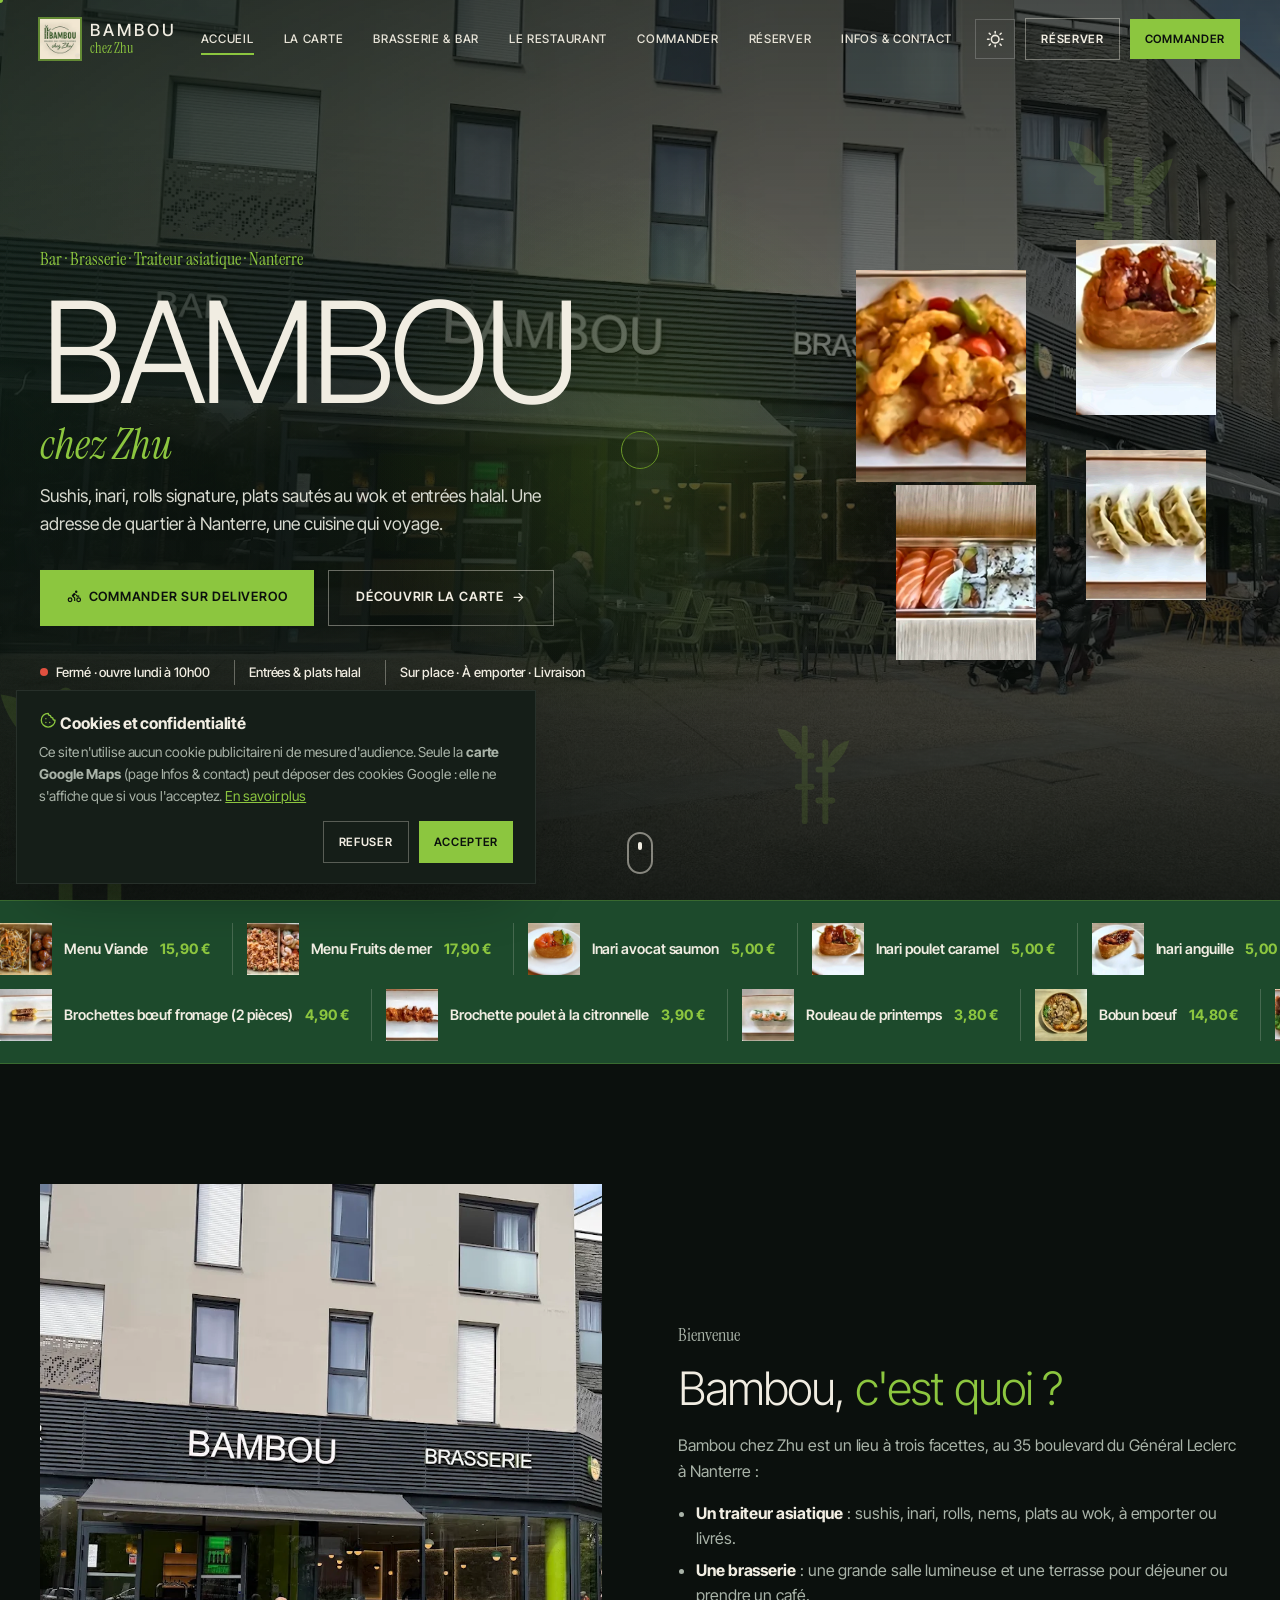
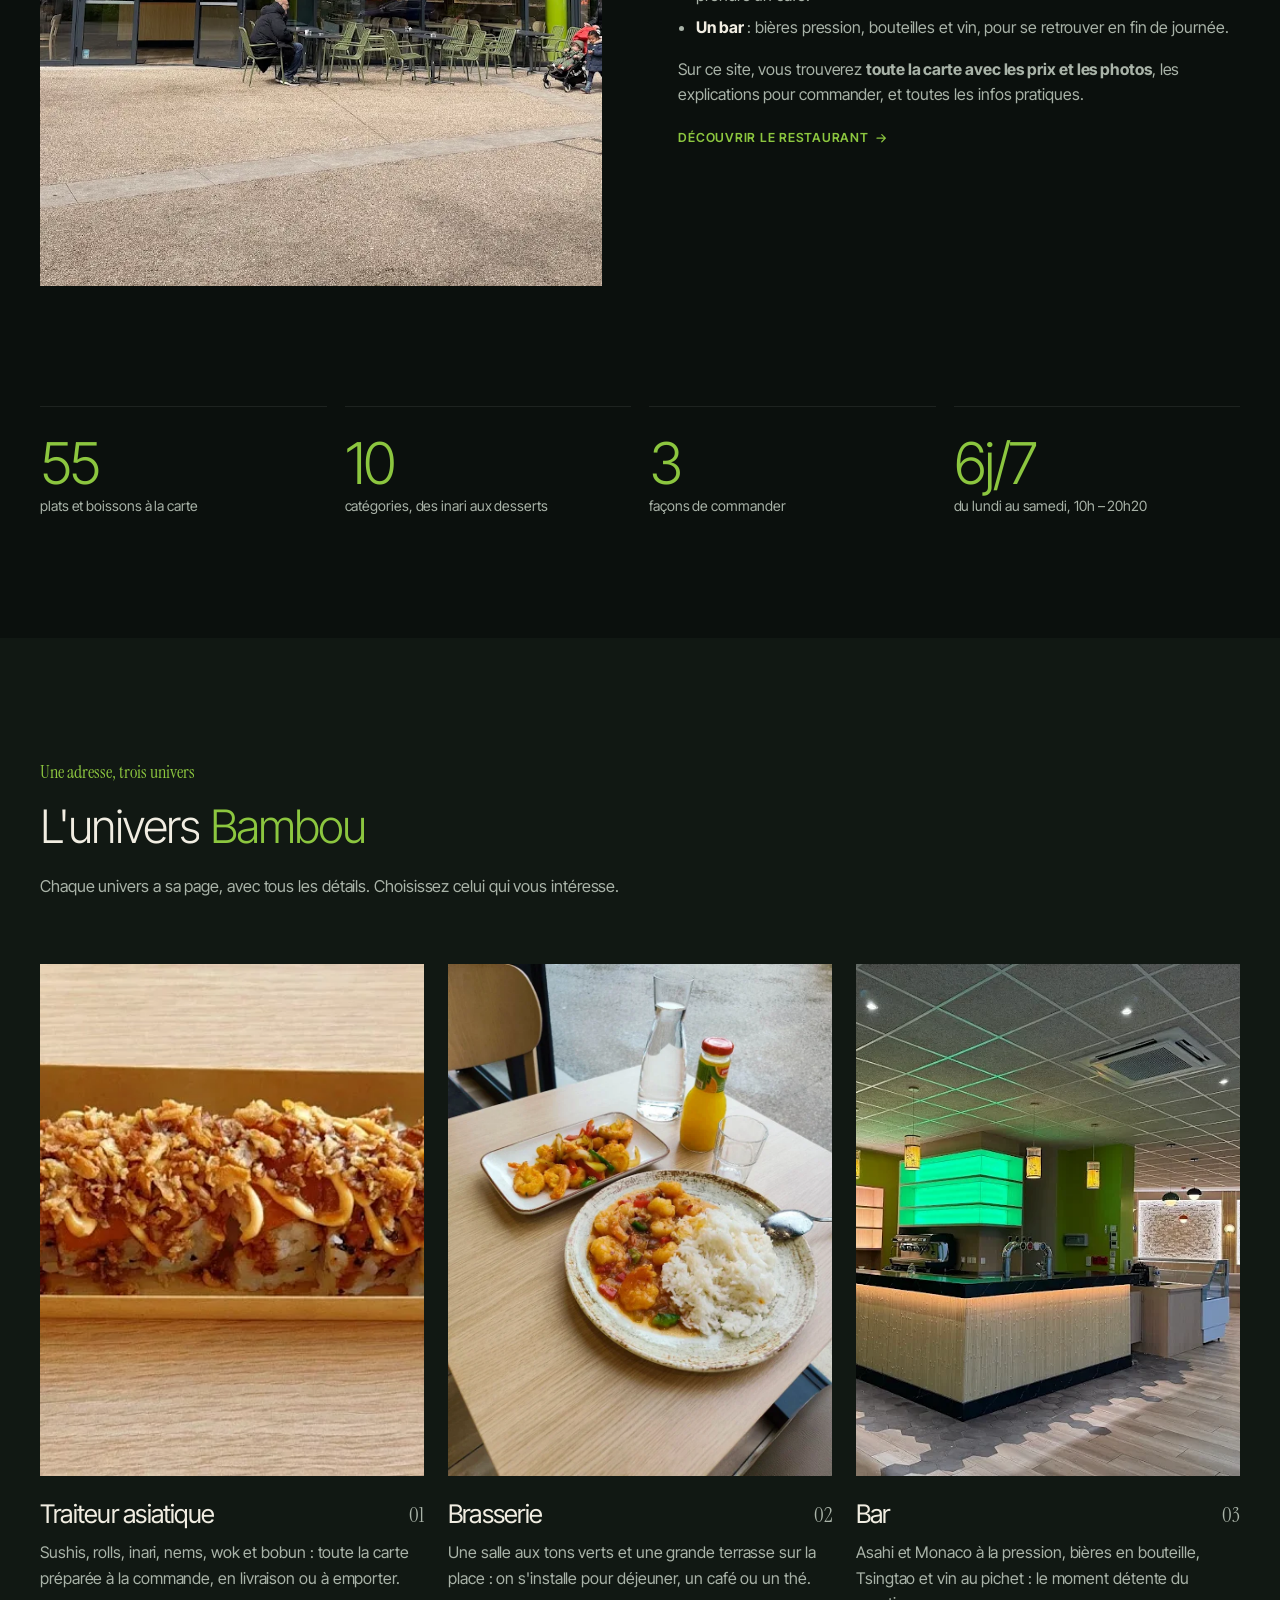
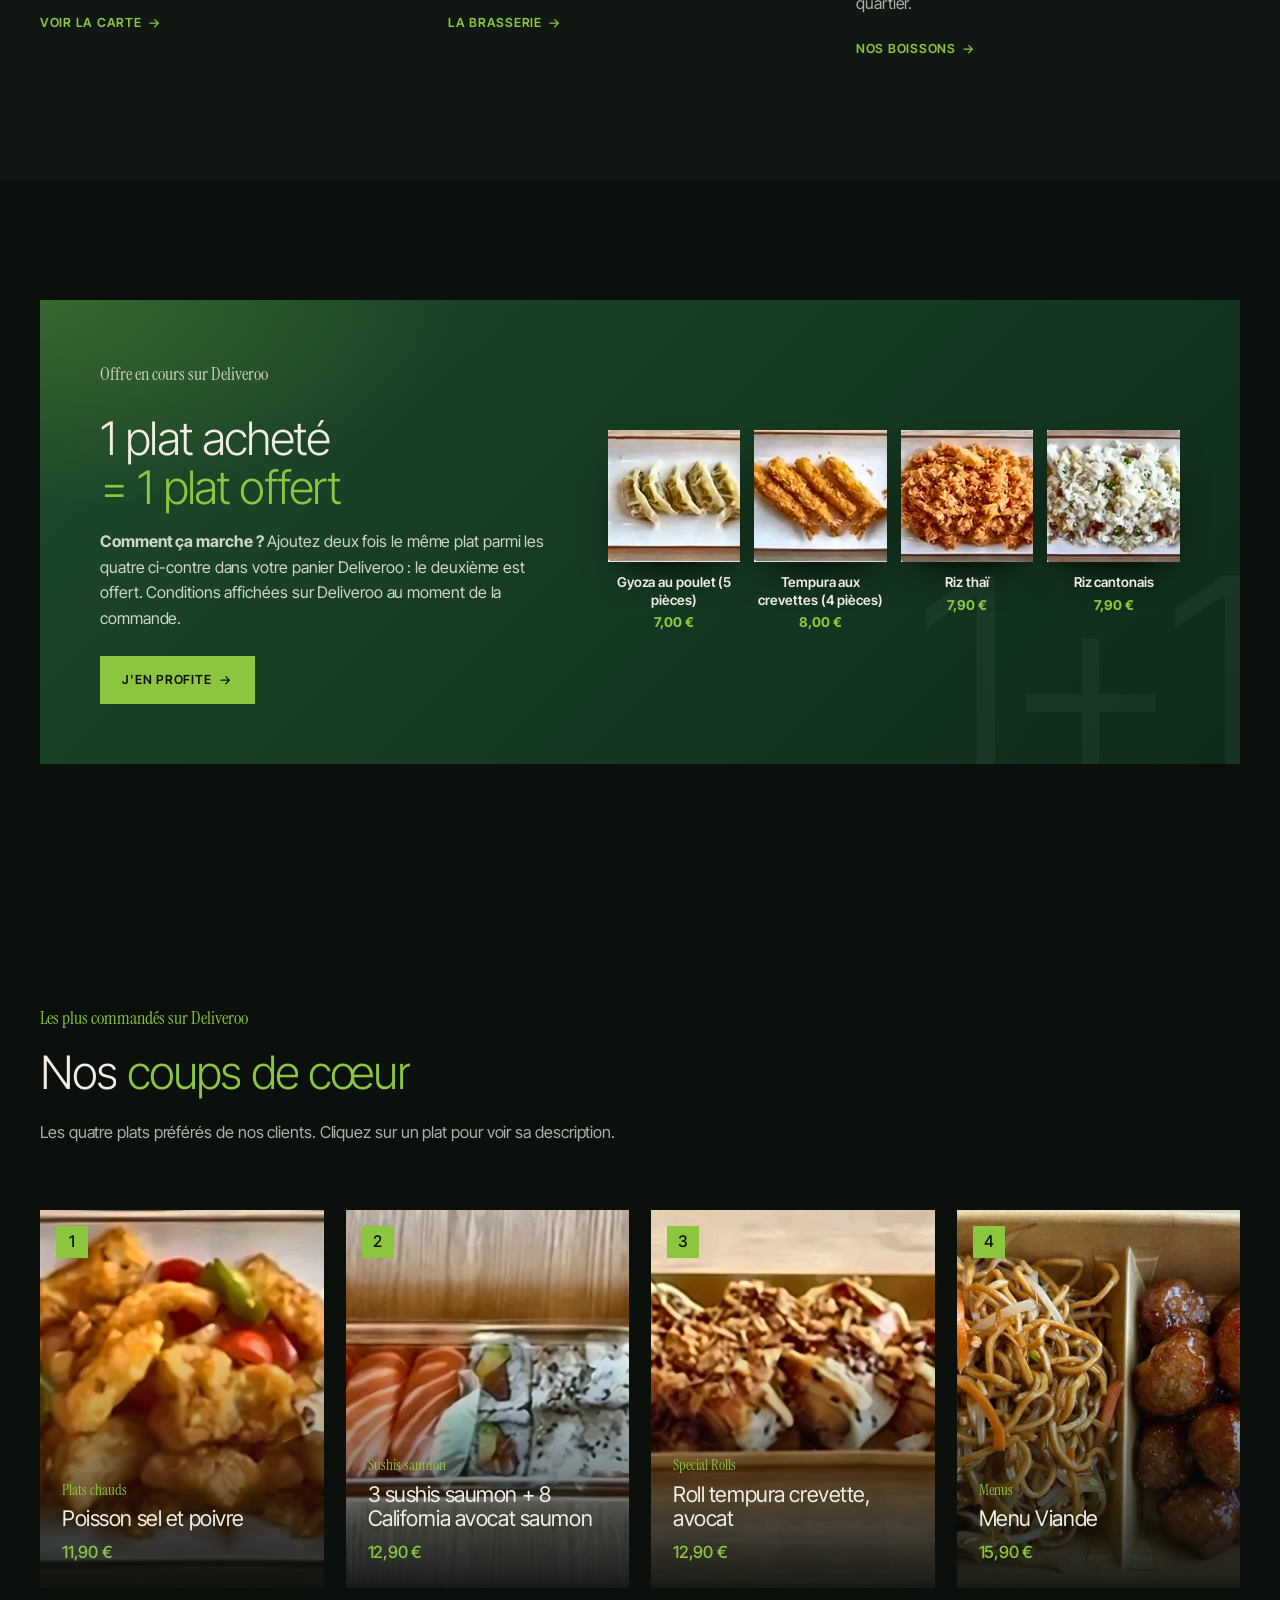
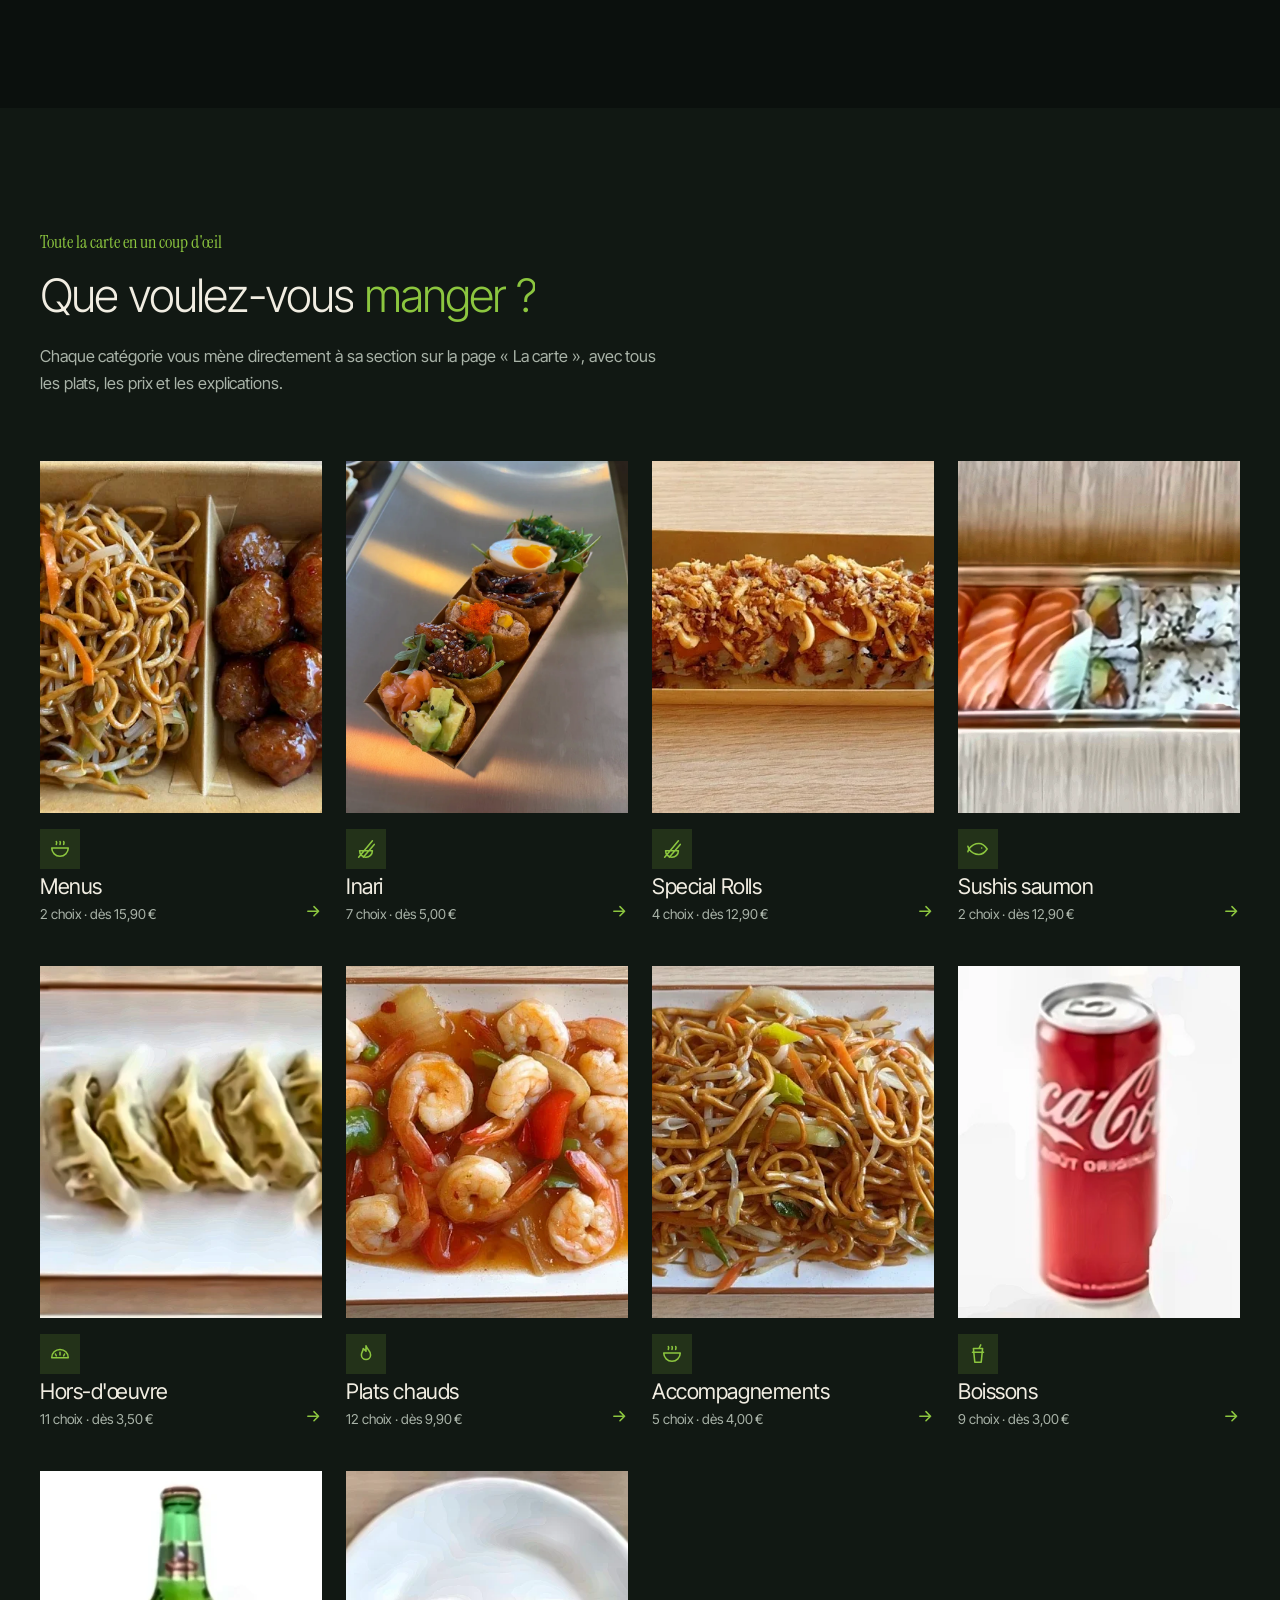
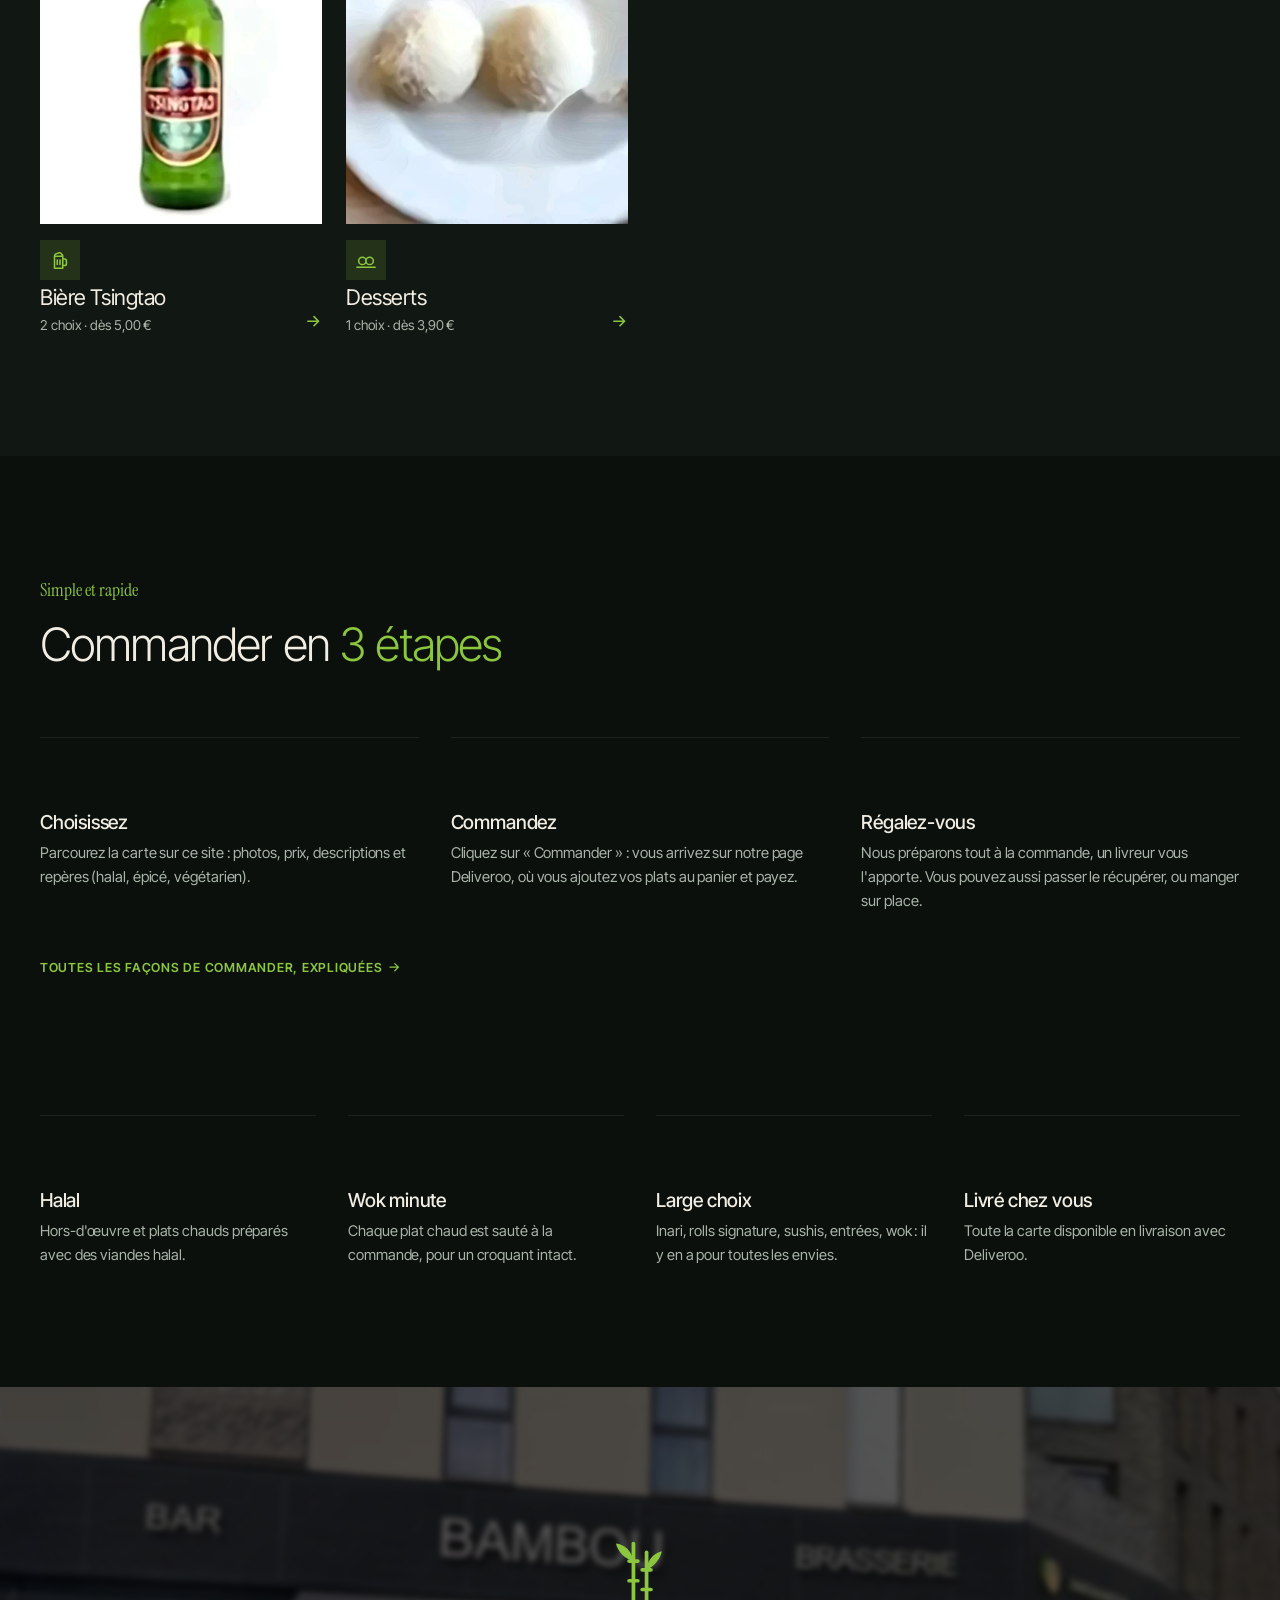
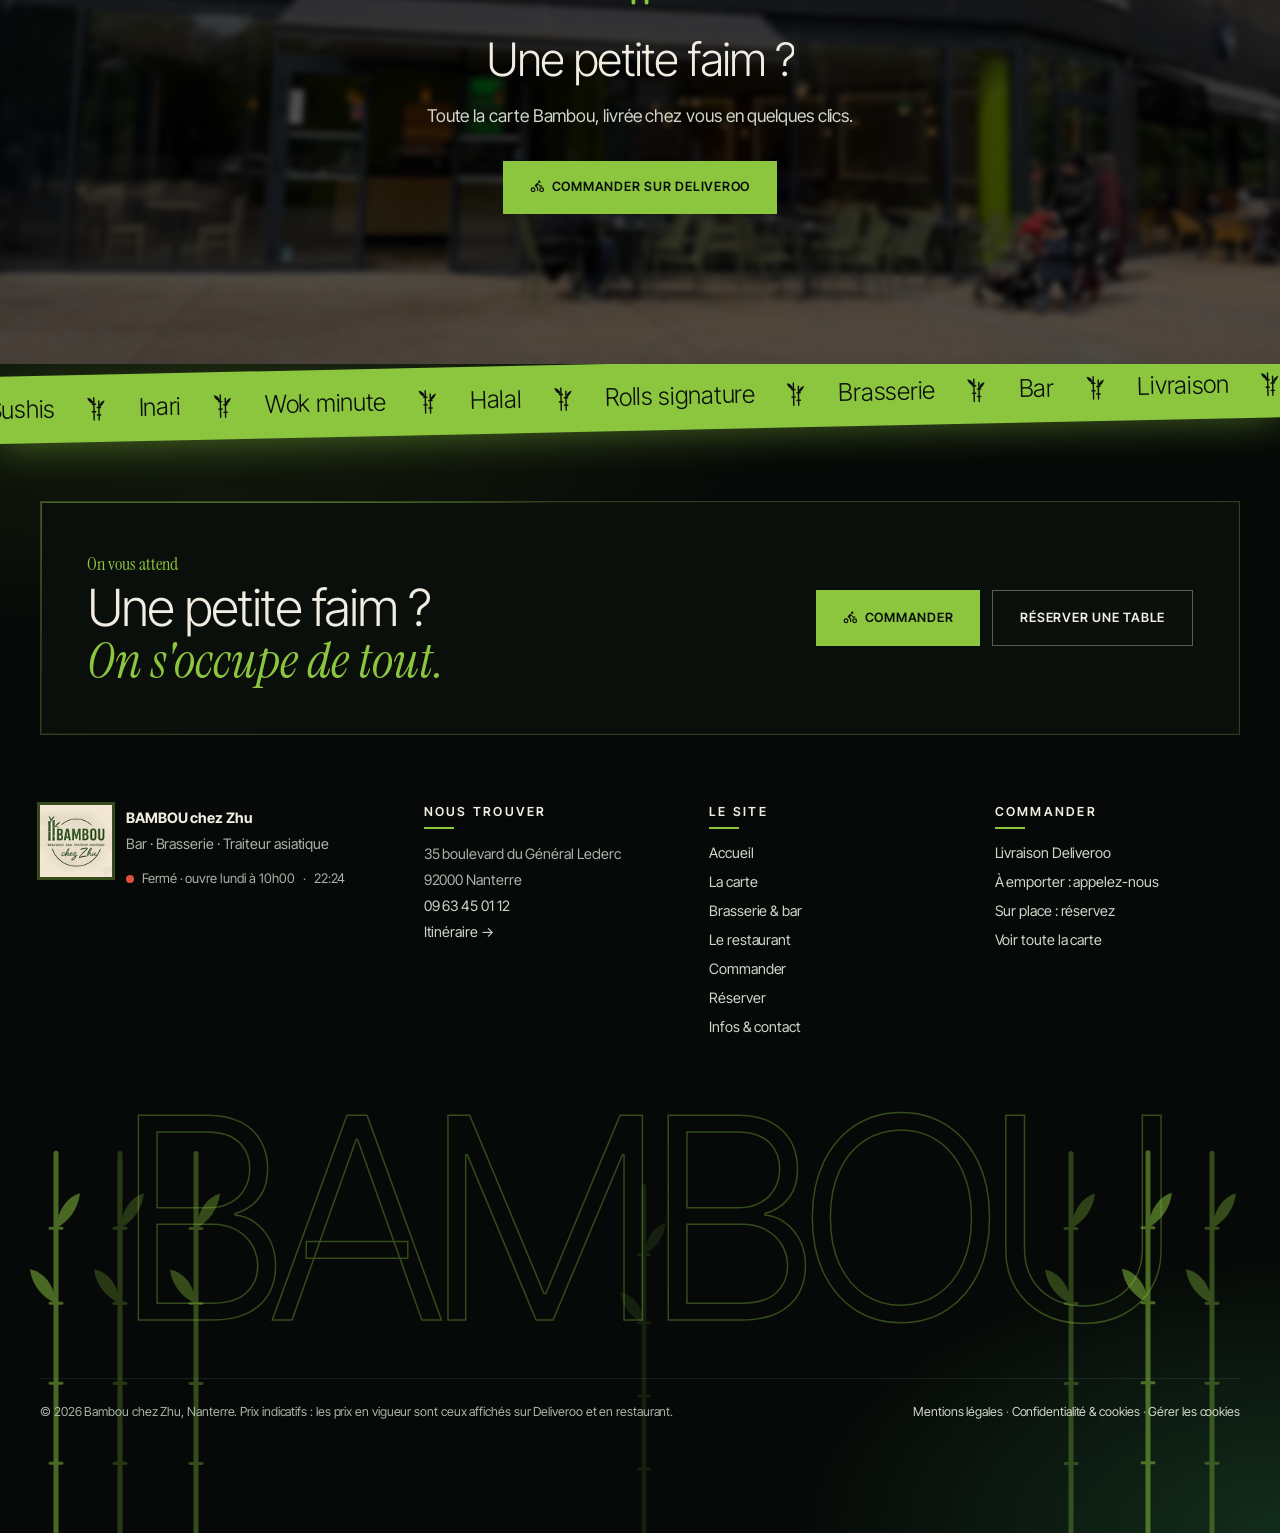
==== commit dcf86016: "Design éditorial, photos réelles et icônes pro - Style inspiré de Squarespace : Inter Tight / Instru" ====
--- a/index.html
+++ b/index.html
@@ -14,7 +14,7 @@
   <meta property="og:locale" content="fr_FR">
   <link rel="preconnect" href="https://fonts.googleapis.com">
   <link rel="preconnect" href="https://fonts.gstatic.com" crossorigin>
-  <link href="https://fonts.googleapis.com/css2?family=Cormorant+Garamond:ital,wght@0,500;0,600;0,700;1,500&family=Manrope:wght@400;500;600;700;800&display=swap" rel="stylesheet">
+  <link href="https://fonts.googleapis.com/css2?family=Inter+Tight:wght@300;400;500;600&family=Instrument+Serif:ital@0;1&display=swap" rel="stylesheet">
   <link rel="stylesheet" href="css/style.css">
   <script type="application/ld+json">
   {
@@ -122,7 +122,7 @@
         </header>
         <div class="univers__grid">
           <article class="u-card reveal">
-            <div class="u-card__media curtain"><img src="images/roll-tempura-crevette-avocat.webp" alt="Roll tempura crevette avocat" loading="lazy"></div>
+            <div class="u-card__media curtain"><img src="images/roll-avocat-thon-saumon.webp" alt="Roll avocat, thon cuit, saumon fumé" loading="lazy"></div>
             <div class="u-card__body">
               <span class="u-card__num">01</span>
               <h3>Traiteur asiatique</h3>
@@ -131,7 +131,7 @@
             </div>
           </article>
           <article class="u-card reveal">
-            <div class="u-card__media curtain"><img src="images/lieu/salle.jpg" onerror="this.onerror=null;this.src='images/lieu/interieur.jpg'" alt="Le comptoir lumineux du Bambou" loading="lazy"></div>
+            <div class="u-card__media curtain"><img src="images/lieu/sur-place.webp" alt="Un repas servi à table en salle" loading="lazy"></div>
             <div class="u-card__body">
               <span class="u-card__num">02</span>
               <h3>Brasserie</h3>
@@ -140,7 +140,7 @@
             </div>
           </article>
           <article class="u-card reveal">
-            <div class="u-card__media curtain"><img src="images/biere-tsingtao.webp" alt="Bière Tsingtao" loading="lazy"></div>
+            <div class="u-card__media curtain"><img src="images/lieu/salle.webp" alt="Le comptoir du bar, éclairé en vert" loading="lazy"></div>
             <div class="u-card__body">
               <span class="u-card__num">03</span>
               <h3>Bar</h3>
--- a/css/style.css
+++ b/css/style.css
@@ -898,3 +898,193 @@
 .merci__check .ico { width: 46px; height: 46px; stroke-width: 2.4; }
 .cookies__title { display: flex; align-items: center; gap: 8px; }
 .cookies__title .ico { color: var(--accent); }
+
+/* =========================================================
+   STYLE ÉDITORIAL (inspiré de Squarespace)
+   Une police sans empattement fine, coins carrés, formats
+   d'image réguliers, sections aérées. Couleurs et animations
+   inchangées.
+   ========================================================= */
+:root {
+  --font: "Inter Tight", "Helvetica Neue", Helvetica, Arial, sans-serif;
+  --font-display: "Inter Tight", "Helvetica Neue", Helvetica, Arial, sans-serif;
+  --font-serif: "Instrument Serif", Georgia, serif;
+  --radius: 0px;
+  --radius-sm: 0px;
+  --shadow: 0 30px 60px -30px rgba(0,0,0,.45);
+}
+body { font-size: 16px; line-height: 1.6; letter-spacing: -0.005em; }
+.container { width: min(1360px, 100% - 80px); }
+.header__inner { width: min(1440px, 100% - 80px); }
+
+/* --- Titres : fins et resserrés --- */
+h1, h2, h3, h4 { font-family: var(--font); }
+h2 { font-weight: 300; font-size: clamp(2.2rem, 3.6vw, 2.9rem); line-height: 1.08; letter-spacing: -0.04em; }
+h3 { font-weight: 500; font-size: 1.2rem; line-height: 1.25; letter-spacing: -0.01em; }
+.accent { font-style: normal; color: var(--accent); }
+.eyebrow { font-family: var(--font-serif); text-transform: none; letter-spacing: 0; font-size: 1.15rem; font-weight: 400; margin-bottom: 14px; }
+.section__head { max-width: 760px; margin-bottom: 64px; }
+.section__head::after { display: none; }
+.section__lead { font-size: 1.02rem; line-height: 1.65; max-width: 620px; }
+.section { padding: 120px 0; }
+.section--tight { padding-top: 0; }
+
+/* --- Hero --- */
+.hero__title { font-family: var(--font); font-weight: 300; font-size: clamp(4rem, 11vw, 9.5rem); letter-spacing: -0.06em; line-height: .9; }
+.hero__title em { font-family: var(--font-serif); font-style: italic; font-weight: 400; font-size: .3em; letter-spacing: 0; }
+.hero__lead { font-size: 1.1rem; max-width: 520px; }
+.hero__chips li { border-radius: 0; background: transparent; border: 0; border-left: 1px solid rgba(241,237,226,.35); padding: 2px 14px; backdrop-filter: none; font-weight: 500; }
+.hero__chips li:first-child { border-left: 0; padding-left: 0; }
+.hero__dishes img { border-radius: 0; border-width: 0; width: 140px; height: 175px; }
+.hero__dishes img:nth-child(1) { width: 170px; height: 212px; }
+.hero__dishes img:nth-child(4) { width: 120px; height: 150px; }
+.page-hero h1 { font-family: var(--font); font-weight: 300; font-size: clamp(2.8rem, 6.5vw, 5.4rem); letter-spacing: -0.05em; line-height: 1; }
+.page-hero p.lead { font-size: 1.05rem; }
+.page-hero__mosaic img { border-radius: 0; }
+
+/* --- Boutons : rectangles, petites capitales --- */
+.btn { border-radius: 0; text-transform: uppercase; letter-spacing: .06em; font-size: .78rem; font-weight: 600; padding: 1.15em 1.8em; box-shadow: none; }
+.btn--primary { box-shadow: none; }
+.btn--primary:hover { box-shadow: none; transform: translateY(-2px); }
+.btn--sm { padding: .95em 1.3em; font-size: .72rem; }
+.btn--lg { padding: 1.3em 2.1em; font-size: .8rem; }
+.btn--ghost { border-width: 1px; }
+.link { text-transform: uppercase; letter-spacing: .06em; font-size: .78rem; font-weight: 600; }
+.theme-toggle, .burger { border-radius: 0; }
+
+/* --- Navigation --- */
+.brand__text { font-family: var(--font); font-weight: 500; letter-spacing: .18em; font-size: 1.05rem; }
+.brand__text small { font-family: var(--font-serif); text-transform: none; letter-spacing: 0; font-size: .85rem; font-weight: 400; }
+.nav a { text-transform: uppercase; letter-spacing: .06em; font-size: .74rem; font-weight: 500; }
+@media (max-width: 1240px) { .nav a { font-family: var(--font); font-weight: 300; text-transform: none; letter-spacing: -0.03em; font-size: 2.2rem; } }
+
+/* --- Bandeau de plats --- */
+.marquee__item { border-radius: 0; background: transparent; padding: 0 22px 0 0; border-right: 1px solid rgba(241,237,226,.2); }
+.marquee__item img { border-radius: 0; width: 52px; height: 52px; }
+
+/* --- Cartes : à plat, sans cadre, images aux formats réguliers --- */
+.u-card, .dish, .cat-card, .p-item, .step, .stat, .infos__card, .carte__intro, .resa__block, .mode, .lex, .faq details, .sauces, .cookies, .recap, .modal__box { border-radius: 0; }
+.u-card { background: transparent; border: 0; }
+.u-card:hover { box-shadow: none; }
+.u-card__media { aspect-ratio: 3 / 4; }
+.u-card__body { padding: 22px 0 0; }
+.u-card h3 { font-family: var(--font); font-weight: 400; font-size: 1.6rem; letter-spacing: -0.03em; }
+.u-card__num { font-family: var(--font-serif); font-weight: 400; font-size: 1.3rem; top: 22px; right: 0; color: var(--muted); }
+
+.dish { background: transparent; border: 0; }
+.dish:hover { box-shadow: none; }
+.dish__media { aspect-ratio: 4 / 5; }
+.dish__body { padding: 16px 0 6px; }
+.dish__body h3 { font-weight: 500; font-size: 1rem; }
+.dish__badge { border-radius: 0; text-transform: uppercase; letter-spacing: .05em; font-size: .62rem; }
+.price { font-family: var(--font); font-weight: 500; font-size: 1.05rem; letter-spacing: -0.01em; }
+.price--lg { font-size: 1.6rem; font-weight: 400; }
+.add { border-radius: 0; width: 32px; height: 32px; font-weight: 400; }
+.tag { border-radius: 0; text-transform: uppercase; letter-spacing: .05em; font-size: .6rem; }
+.grid { grid-template-columns: repeat(auto-fill, minmax(240px, 1fr)); gap: 48px 24px; }
+
+.fav { border-radius: 0; aspect-ratio: 3 / 4; }
+.fav h3 { font-family: var(--font); font-weight: 400; font-size: 1.35rem; letter-spacing: -0.02em; }
+.fav__rank { border-radius: 0; width: 32px; height: 32px; font-weight: 500; }
+.fav__cat { font-family: var(--font-serif); text-transform: none; letter-spacing: 0; font-size: .95rem; font-weight: 400; }
+
+.cat-card { background: transparent; border: 0; }
+.cat-card:hover { box-shadow: none; border-color: transparent; }
+.cat-card__media { aspect-ratio: 4 / 5; }
+.cat-card__body { padding: 16px 0 0; }
+.cat-card h3 { font-family: var(--font); font-weight: 400; font-size: 1.35rem; letter-spacing: -0.02em; }
+.cat-card__ico { border-radius: 0; }
+.cat-card__arrow { bottom: 6px; right: 0; }
+.cat-grid { grid-template-columns: repeat(auto-fill, minmax(230px, 1fr)); gap: 40px 24px; }
+
+/* Blocs explicatifs : un filet en haut au lieu d'un encadré */
+.p-item, .step, .stat { background: transparent; border: 0; border-top: 1px solid var(--line); padding: 28px 0 0; }
+.p-item:hover { transform: none; }
+.p-item__ico, .step__ico { border-radius: 0; background: transparent; width: auto; height: auto; justify-content: start; margin-bottom: 16px; }
+.p-item__ico .ico, .step__ico .ico { width: 28px; height: 28px; }
+.step::before { font-family: var(--font-serif); font-weight: 400; font-size: 1.3rem; top: 26px; right: 0; color: var(--muted); }
+.pourquoi__grid, .steps { gap: 40px 32px; }
+.stat { text-align: left; }
+.stat strong { font-family: var(--font); font-weight: 300; font-size: 3.6rem; letter-spacing: -0.05em; }
+
+/* Offre */
+.offer__inner { border-radius: 0; }
+.offer__inner::after { font-family: var(--font); font-weight: 300; letter-spacing: -0.06em; }
+.plate__img { border-radius: 0; border: 0; aspect-ratio: 4 / 5; }
+.plate:hover .plate__img { transform: translateY(-6px); }
+
+/* Carte : onglets et recherche */
+.tab, .chip, .search, .stepper, .choice span, .field input, .field select, .field textarea { border-radius: 0 !important; }
+.tab { background: transparent; border: 0; border-bottom: 1px solid var(--line); text-transform: uppercase; letter-spacing: .05em; font-size: .72rem; font-weight: 600; padding: 12px 14px; }
+.tab-indicator { border-radius: 0; height: 2px; top: auto; bottom: 2px; }
+.tab.is-active { color: var(--accent) !important; background: transparent; }
+.chip { text-transform: uppercase; letter-spacing: .05em; font-size: .7rem; font-weight: 600; }
+.carte__intro { background: transparent; border: 0; border-top: 1px solid var(--line); border-bottom: 1px solid var(--line); padding: 28px 0; }
+.carte__intro .big { border-radius: 0; background: transparent; width: auto; height: auto; }
+.carte__intro h3 { font-family: var(--font); font-weight: 300; font-size: 2rem; letter-spacing: -0.04em; }
+.sauces { border-style: solid; border-width: 1px 0 0; border-color: var(--line); padding: 32px 0 0; }
+.sauces h3, .modal__body h3, .mode h3, .tl h3, .recap h3 { font-family: var(--font); font-weight: 400; letter-spacing: -0.03em; }
+
+/* Lexique */
+.lex { background: transparent; border: 0; border-top: 1px solid var(--line); padding: 18px 0; grid-template-columns: 72px 1fr; }
+.lex img { border-radius: 0; width: 72px; height: 90px; }
+
+/* Lieu, galerie, images de blocs */
+.lieu__main, .lieu__small, .split-block__media, .gallery__item, .infos__map, .menu-card, .modal__poster img { border-radius: 0; }
+.split-block__media { aspect-ratio: 4 / 5; }
+.lieu__quote { font-family: var(--font-serif); font-size: 1.7rem; }
+.lieu__main figcaption { border-radius: 0; }
+.gallery { grid-auto-rows: auto; grid-template-columns: repeat(5, 1fr); gap: 16px; }
+.gallery__item { aspect-ratio: 4 / 5; }
+.gallery__item:nth-child(n) { grid-column: auto; grid-row: auto; }
+
+/* Formules, FAQ, frise, réservation */
+.mode { border: 0; border-top: 1px solid var(--line); background: transparent; padding: 30px 0 0; }
+.mode--main { background: linear-gradient(160deg, var(--forest), #0f2a19); padding: 30px; border: 0; }
+.mode__ico { border-radius: 0; }
+.faq details { background: transparent; border: 0; border-bottom: 1px solid var(--line); }
+.faq summary { padding: 22px 50px 22px 0; font-weight: 500; font-size: 1.05rem; }
+.faq summary::after { border-radius: 0; right: 0; }
+.faq details > div { padding: 0 0 22px; }
+.tl__dot { border-radius: 0; }
+.resa__block { background: transparent; border: 0; border-top: 1px solid var(--line); padding: 34px 0 0; }
+.resa__block legend { font-family: var(--font); font-weight: 300; letter-spacing: -0.03em; }
+.resa__block legend span { border-radius: 0; }
+.pick, .pick img, .basket { border-radius: 0; }
+.infos__card { background: transparent; border: 0; padding: 0; }
+.infos__list .ico { border-radius: 0; }
+.cta-band { border-radius: 0; }
+.cta-band h2 { font-weight: 300; }
+
+/* Carte des boissons */
+.menu-card { transform: none; }
+.menu-card__title strong, .menu-card h4, .menu-card li { font-family: var(--font-serif); }
+.menu-card__title strong { font-weight: 400; }
+
+/* Fenêtres, cookies, pied de page */
+.modal__close, .mobile-bar, .mobile-bar__call, .f-top, .f-cta, .f-cta::before, .f-cta::after { border-radius: 0; }
+.modal__body h3 { font-size: 1.9rem; font-weight: 300; }
+.f-cta h3 { font-family: var(--font); font-weight: 300; letter-spacing: -0.04em; }
+.f-cta h3 span { font-family: var(--font-serif); font-weight: 400; letter-spacing: 0; }
+.f-ribbon span { font-family: var(--font); font-weight: 300; letter-spacing: -0.02em; text-transform: none; font-size: 1.5rem; }
+.f-giant { font-family: var(--font); font-weight: 300; letter-spacing: -0.07em; }
+.footer h4 { font-family: var(--font); font-weight: 600; }
+.footer__brand img, .brand__logo { border-radius: 0; }
+.final h2 { font-weight: 300; }
+.merci__check { border-radius: 0; }
+
+@media (max-width: 860px) {
+  .container, .header__inner { width: calc(100% - 40px); }
+  .section { padding: 84px 0; }
+  .gallery { grid-template-columns: repeat(2, 1fr); }
+  .split-block__media { aspect-ratio: 4 / 3; }
+}
+@media (max-width: 560px) {
+  .container, .header__inner { width: calc(100% - 32px); }
+  .grid { gap: 32px 14px; }
+  .lex img { width: 64px; height: 80px; }
+}
+/* Cartes de plats carrées (photos larges et en hauteur mélangées) */
+.dish__media { aspect-ratio: 1 / 1; }
+.plate__img { aspect-ratio: 1 / 1; }
+.u-card:nth-child(3) .u-card__media img { object-fit: cover; padding: 0; }
